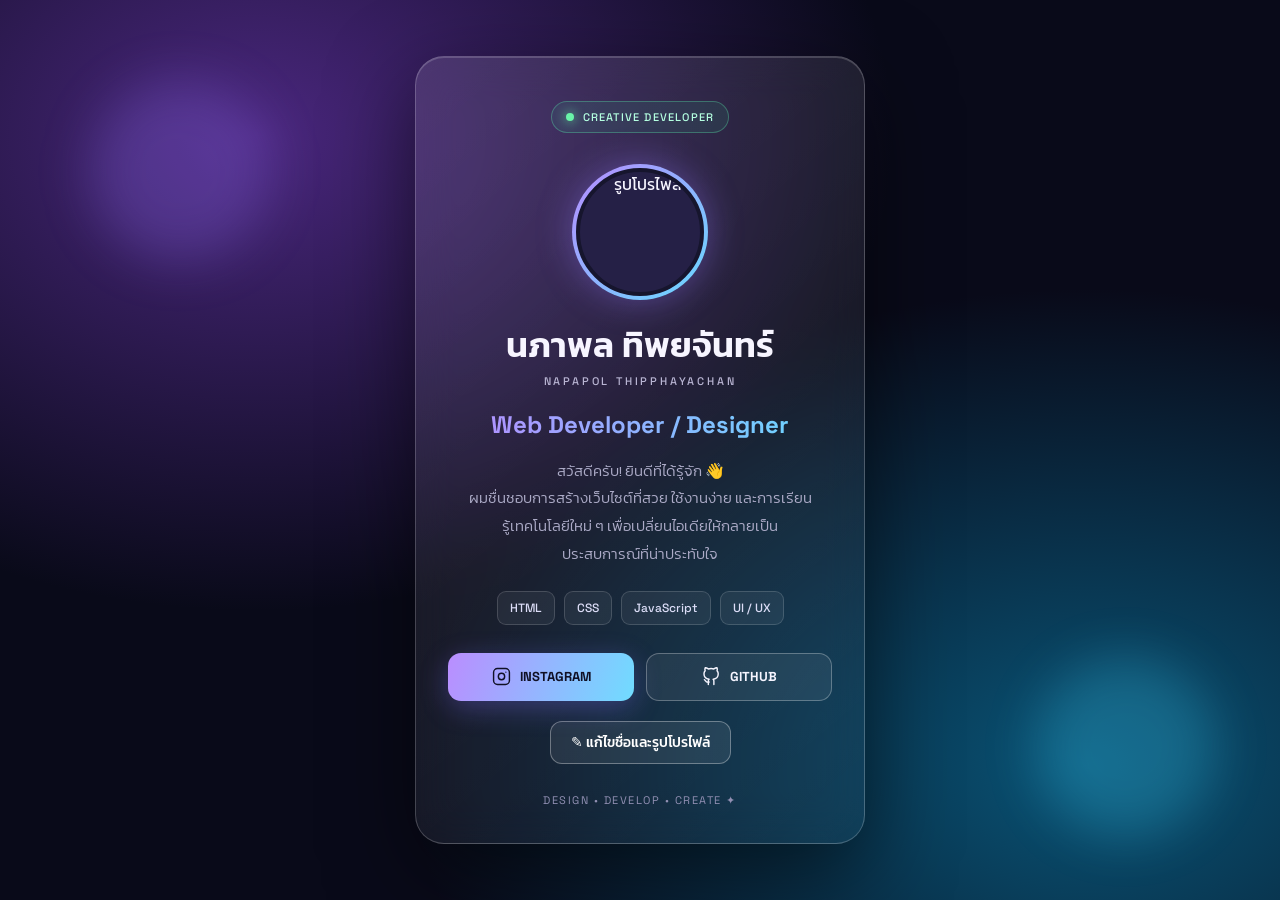
==== index.html @ f6133cb5 "Add rainbow mouse trail animation" ====
<!DOCTYPE html>
<html lang="th">
<head>
<meta charset="UTF-8"><meta name="viewport" content="width=device-width,initial-scale=1">
<meta name="theme-color" content="#090a19">
<title>นภาพล ทิพยจันทร์ | Creative Developer</title>
<link href="https://fonts.googleapis.com/css2?family=Kanit:wght@300;400;500;600;700&family=Space+Grotesk:wght@400;500;700&display=swap" rel="stylesheet">
<style>
:root{color-scheme:dark;--light:#f7f5ff;--muted:#acabc7;--purple:#b68cff;--cyan:#68d9ff}
*{box-sizing:border-box}
body{margin:0;min-height:100svh;display:grid;place-items:center;padding:24px;font-family:Kanit,sans-serif;color:var(--light);background:radial-gradient(ellipse at 20% 15%,#4a277e 0%,transparent 44%),radial-gradient(ellipse at 85% 85%,#095375 0%,transparent 44%),#090a19;overflow-x:hidden}
.orb{position:fixed;width:180px;height:180px;border-radius:50%;background:#9876ff3b;filter:blur(25px);left:7%;top:9%;pointer-events:none;animation:float 8s ease-in-out infinite alternate}
.orb.two{left:auto;top:auto;right:5%;bottom:7%;background:#44d8ff36;animation-delay:-3s}
.card{position:relative;width:min(100%,450px);padding:44px 32px 36px;text-align:center;border:1px solid #ffffff36;border-radius:29px;background:linear-gradient(140deg,#ffffff1c,#ffffff08);box-shadow:0 28px 85px #0008,inset 0 1px #ffffff2b;backdrop-filter:blur(20px);-webkit-backdrop-filter:blur(20px);animation:up .8s both}
.status{display:inline-flex;align-items:center;gap:9px;border:1px solid #61ffb64d;border-radius:40px;padding:8px 14px;background:#2cff9c13;color:#b4ffe0;font:500 11px 'Space Grotesk',sans-serif;letter-spacing:1.2px}
.status::before{content:"";width:8px;height:8px;border-radius:50%;background:#69f3a8;box-shadow:0 0 12px #69f3a8}
.avatar{cursor:pointer;width:136px;height:136px;margin:31px auto 21px;padding:4px;border-radius:50%;background:linear-gradient(135deg,var(--purple),var(--cyan));box-shadow:0 0 35px #977bff66}
.avatar img{display:block;width:100%;height:100%;object-fit:cover;border:4px solid #16152d;border-radius:50%;background:#252046}
h1{font-size:clamp(27px,6vw,35px);line-height:1.35;margin:0 0 5px;font-weight:600}
.name-en{font:500 11px 'Space Grotesk',sans-serif;letter-spacing:2.8px;color:#b9b5d3}
.role{font:700 clamp(18px,5vw,24px) 'Space Grotesk',sans-serif;margin:21px 0 17px;background:linear-gradient(90deg,var(--purple),var(--cyan));background-clip:text;-webkit-background-clip:text;color:transparent}
.bio{font-size:15px;font-weight:300;line-height:1.85;color:var(--muted);margin:0 auto 23px;max-width:350px}
.tags{display:flex;flex-wrap:wrap;justify-content:center;gap:9px;margin-bottom:28px}
.tags span{border:1px solid #ffffff28;border-radius:9px;padding:8px 12px;background:#ffffff0e;font:500 12px 'Space Grotesk',sans-serif;color:#dcddf7}
.actions{display:grid;grid-template-columns:1fr 1fr;gap:12px}
.btn{min-height:48px;display:flex;align-items:center;justify-content:center;gap:9px;padding:12px;border-radius:13px;text-decoration:none;font:700 13px 'Space Grotesk',sans-serif;transition:transform .25s,box-shadow .25s,background .25s}
.btn:hover{transform:translateY(-4px)}
.primary{color:#101025;background:linear-gradient(110deg,#ba8dff,#70dcff);box-shadow:0 7px 28px #846fff50}
.primary:hover{box-shadow:0 12px 32px #8679ff7d}
.secondary{color:#f6f5ff;border:1px solid #ffffff48;background:#ffffff10}
.secondary:hover{background:#ffffff24}
.btn svg{width:19px;height:19px;fill:none;stroke:currentColor;stroke-width:1.8;stroke-linecap:round;stroke-linejoin:round}
.edit-toggle{margin:20px auto 0;display:block;border:1px solid #ffffff55;border-radius:12px;padding:10px 20px;background:#ffffff14;color:#fff;font:500 14px Kanit,sans-serif;cursor:pointer;transition:background .2s}
.edit-toggle:hover{background:#ffffff2a}
.editor{display:none;text-align:left;margin-top:18px;padding:19px;border-radius:14px;background:#080b22b8;border:1px solid #ffffff24}
.editor.open{display:block}
.editor label{display:block;font-size:13px;color:#ded8ff;margin:12px 0 6px}
.editor input[type="text"],.editor input[type="file"]{width:100%;border:1px solid #ffffff44;border-radius:9px;background:#ffffff12;color:white;padding:10px;font:14px Kanit,sans-serif}
.editor input[type="file"]{font-size:12px}
.editor button{width:100%;border:0;border-radius:10px;background:linear-gradient(100deg,#b68cff,#68d9ff);padding:11px;margin-top:16px;color:#101025;font:600 14px Kanit,sans-serif;cursor:pointer}
.editor .reset{margin-top:9px;background:#ffffff16;border:1px solid #ffffff44;color:#f7f5ff}.editor .reset:hover{background:#ffffff28}
.editor .hint{font-size:11px;line-height:1.6;color:#a9a8c8;margin:10px 0 0}
footer{margin-top:29px;color:#9290b3;font:400 11px 'Space Grotesk',sans-serif;letter-spacing:1.5px}
@keyframes float{to{transform:translate(35px,-27px)}}@keyframes up{from{opacity:0;transform:translateY(25px)}to{opacity:1;transform:translateY(0)}}
@media(max-width:380px){.card{padding:35px 18px}.actions{grid-template-columns:1fr}}
@media(prefers-reduced-motion:reduce){*,*:before,*:after{animation:none!important;transition:none!important}}

/* Rainbow cursor trail: mouse/trackpad only */
@media (pointer:fine) and (prefers-reduced-motion:no-preference){
  .rainbow-dot{position:fixed;left:0;top:0;width:15px;height:15px;border-radius:50%;pointer-events:none;z-index:9999;transform:translate(-50%,-50%);background:hsl(var(--hue) 100% 65%);box-shadow:0 0 12px 3px hsl(var(--hue) 100% 65% / .65);animation:rainbow-fade .65s ease-out forwards}
  @keyframes rainbow-fade{to{opacity:0;transform:translate(-50%,-50%) scale(.15)}}
}
</style></head>
<body>
<div class="orb" aria-hidden="true"></div><div class="orb two" aria-hidden="true"></div>
<main class="card">
<div class="status">CREATIVE DEVELOPER</div>
<div class="avatar" id="avatarPicker" role="button" tabindex="0" aria-label="กดเพื่อเปลี่ยนรูปโปรไฟล์"><img id="profilePhoto" src="https://github.com/tnphaphl-eng.png" alt="รูปโปรไฟล์" onerror="this.onerror=null;this.src='https://api.dicebear.com/9.x/initials/svg?seed=Napapol&backgroundColor=252046&textColor=b68cff'"></div>
<h1 id="profileName">นภาพล ทิพยจันทร์</h1>
<div class="name-en">NAPAPOL THIPPHAYACHAN</div>
<div class="role">Web Developer / Designer</div>
<p class="bio">สวัสดีครับ! ยินดีที่ได้รู้จัก 👋<br>ผมชื่นชอบการสร้างเว็บไซต์ที่สวย ใช้งานง่าย และการเรียนรู้เทคโนโลยีใหม่ ๆ เพื่อเปลี่ยนไอเดียให้กลายเป็นประสบการณ์ที่น่าประทับใจ</p>
<div class="tags"><span>HTML</span><span>CSS</span><span>JavaScript</span><span>UI / UX</span></div>
<div class="actions">
<a class="btn primary" href="https://www.instagram.com/napapol_69/" target="_blank" rel="noopener noreferrer"><svg viewBox="0 0 24 24" aria-hidden="true"><rect x="2" y="2" width="20" height="20" rx="5"/><circle cx="12" cy="12" r="4"/><circle cx="17.5" cy="6.5" r=".8" fill="currentColor" stroke="none"/></svg>INSTAGRAM</a>
<a class="btn secondary" href="https://github.com/tnphaphl-eng" target="_blank" rel="noopener noreferrer"><svg viewBox="0 0 24 24" aria-hidden="true"><path d="M9 19c-4.5 1.4-4.5-2.5-6-3m12 6v-3.87a3.37 3.37 0 0 0-.94-2.61c3.14-.35 6.44-1.54 6.44-7A5.44 5.44 0 0 0 19 4.77 5.07 5.07 0 0 0 18.91 1S17.73.65 15 2.48a13.38 13.38 0 0 0-7 0C5.27.65 4.09 1 4.09 1A5.07 5.07 0 0 0 4 4.77a5.44 5.44 0 0 0-1.5 3.78c0 5.42 3.3 6.61 6.44 7A3.37 3.37 0 0 0 8 18.13V22"/></svg>GITHUB</a>
</div>
<button class="edit-toggle" type="button" id="editToggle" aria-expanded="false" aria-controls="profileEditor">✎ แก้ไขชื่อและรูปโปรไฟล์</button>
<form class="editor" id="profileEditor">
<label for="nameInput">ชื่อที่ต้องการแสดง</label>
<input id="nameInput" type="text" maxlength="70" required placeholder="ใส่ชื่อของคุณ">
<label for="photoInput">เลือกรูปโปรไฟล์ (JPG, PNG หรือ WebP)</label>
<input id="photoInput" type="file" accept="image/jpeg,image/png,image/webp">
<button type="submit">บันทึกการเปลี่ยนแปลง</button>
<button class="reset" type="button" id="resetProfile">คืนค่าโปรไฟล์เดิม</button>
<p class="hint" id="saveHint">ข้อมูลจะบันทึกในเบราว์เซอร์บนอุปกรณ์นี้เท่านั้น ไม่เปลี่ยนข้อมูลบน GitHub หรืออุปกรณ์ของผู้เข้าชมคนอื่น</p>
</form>
<footer>DESIGN • DEVELOP • CREATE ✦</footer>
</main>
<script>
(function(){
 const key='neon-profile-v1';
 const nameEl=document.getElementById('profileName');
 const photoEl=document.getElementById('profilePhoto');
 const nameInput=document.getElementById('nameInput');
 const photoInput=document.getElementById('photoInput');
 const editor=document.getElementById('profileEditor');
 const toggle=document.getElementById('editToggle');
 const hint=document.getElementById('saveHint');
 const avatarPicker=document.getElementById('avatarPicker');
 const resetButton=document.getElementById('resetProfile');
 const defaultPhoto='https://github.com/tnphaphl-eng.png';
 let state={name:'นภาพล ทิพยจันทร์',photo:''};
 try {const saved=JSON.parse(localStorage.getItem(key)||'null');if(saved && typeof saved.name==='string'){state={name:saved.name,photo:typeof saved.photo==='string'?saved.photo:''}}}catch(e){}
 function render(){nameEl.textContent=state.name;nameInput.value=state.name;photoEl.src=state.photo||defaultPhoto}
 avatarPicker.addEventListener('click',()=>{editor.classList.add('open');toggle.setAttribute('aria-expanded','true');photoInput.click()});
 avatarPicker.addEventListener('keydown',e=>{if(e.key==='Enter'||e.key===' '){e.preventDefault();avatarPicker.click()}});
 photoInput.addEventListener('change',async()=>{const file=photoInput.files[0];if(!file)return;if(!['image/jpeg','image/png','image/webp'].includes(file.type)){hint.textContent='กรุณาเลือกรูป JPG, PNG หรือ WebP';photoInput.value='';return}try{const data=await shrink(file);photoEl.src=data;hint.textContent='ตัวอย่างรูปใหม่ — กดบันทึกการเปลี่ยนแปลงเพื่อยืนยัน'}catch(e){hint.textContent='ไม่สามารถเปิดรูปนี้ได้ กรุณาเลือกรูปใหม่'}});
 resetButton.addEventListener('click',()=>{try{localStorage.removeItem(key);state={name:'นภาพล ทิพยจันทร์',photo:''};photoInput.value='';render();hint.textContent='✓ คืนค่าโปรไฟล์เดิมบนเบราว์เซอร์นี้แล้ว'}catch(e){hint.textContent='ไม่สามารถคืนค่าได้'}});
 render();
 toggle.addEventListener('click',()=>{const open=editor.classList.toggle('open');toggle.setAttribute('aria-expanded',String(open));if(open)nameInput.focus()});
 function shrink(file){return new Promise((resolve,reject)=>{const reader=new FileReader();reader.onerror=()=>reject(new Error('อ่านรูปไม่สำเร็จ'));reader.onload=()=>{const img=new Image();img.onerror=()=>reject(new Error('ไฟล์รูปไม่ถูกต้อง'));img.onload=()=>{const side=320;const canvas=document.createElement('canvas');canvas.width=side;canvas.height=side;const ctx=canvas.getContext('2d');const size=Math.min(img.width,img.height);ctx.drawImage(img,(img.width-size)/2,(img.height-size)/2,size,size,0,0,side,side);resolve(canvas.toDataURL('image/jpeg',.8))};img.src=reader.result};reader.readAsDataURL(file)})}
 editor.addEventListener('submit',async event=>{
 event.preventDefault();
 const name=nameInput.value.trim();if(!name)return;
 let photo=state.photo;
 const file=photoInput.files[0];
 if(file){if(!['image/jpeg','image/png','image/webp'].includes(file.type)){hint.textContent='กรุณาเลือกรูป JPG, PNG หรือ WebP';return}try{photo=await shrink(file)}catch(e){hint.textContent='ไม่สามารถอ่านรูปได้ กรุณาลองอีกครั้ง';return}}
 try{localStorage.setItem(key,JSON.stringify({name,photo}));state={name,photo};render();hint.textContent='✓ บันทึกเรียบร้อยบนเบราว์เซอร์นี้ (ยังไม่เปลี่ยนข้อมูลสาธารณะบน GitHub)';editor.classList.remove('open');toggle.setAttribute('aria-expanded','false');photoInput.value=''}
 catch(e){hint.textContent='บันทึกไม่สำเร็จ พื้นที่จัดเก็บของเบราว์เซอร์อาจเต็ม'}
 });
})();

/* Tiny rainbow particles follow pointer movement, without blocking clicks. */
if(window.matchMedia('(pointer:fine) and (prefers-reduced-motion:no-preference)').matches){
  let last=0,hue=0;
  document.addEventListener('pointermove',event=>{
    if(event.pointerType!=='mouse' && event.pointerType!=='pen')return;
    const now=performance.now();
    if(now-last<25)return;
    last=now;hue=(hue+13)%360;
    const dot=document.createElement('span');
    dot.className='rainbow-dot';
    dot.style.left=event.clientX+'px';
    dot.style.top=event.clientY+'px';
    dot.style.setProperty('--hue',hue);
    document.body.appendChild(dot);
    dot.addEventListener('animationend',()=>dot.remove(),{once:true});
  },{passive:true});
}
</script></body></html>
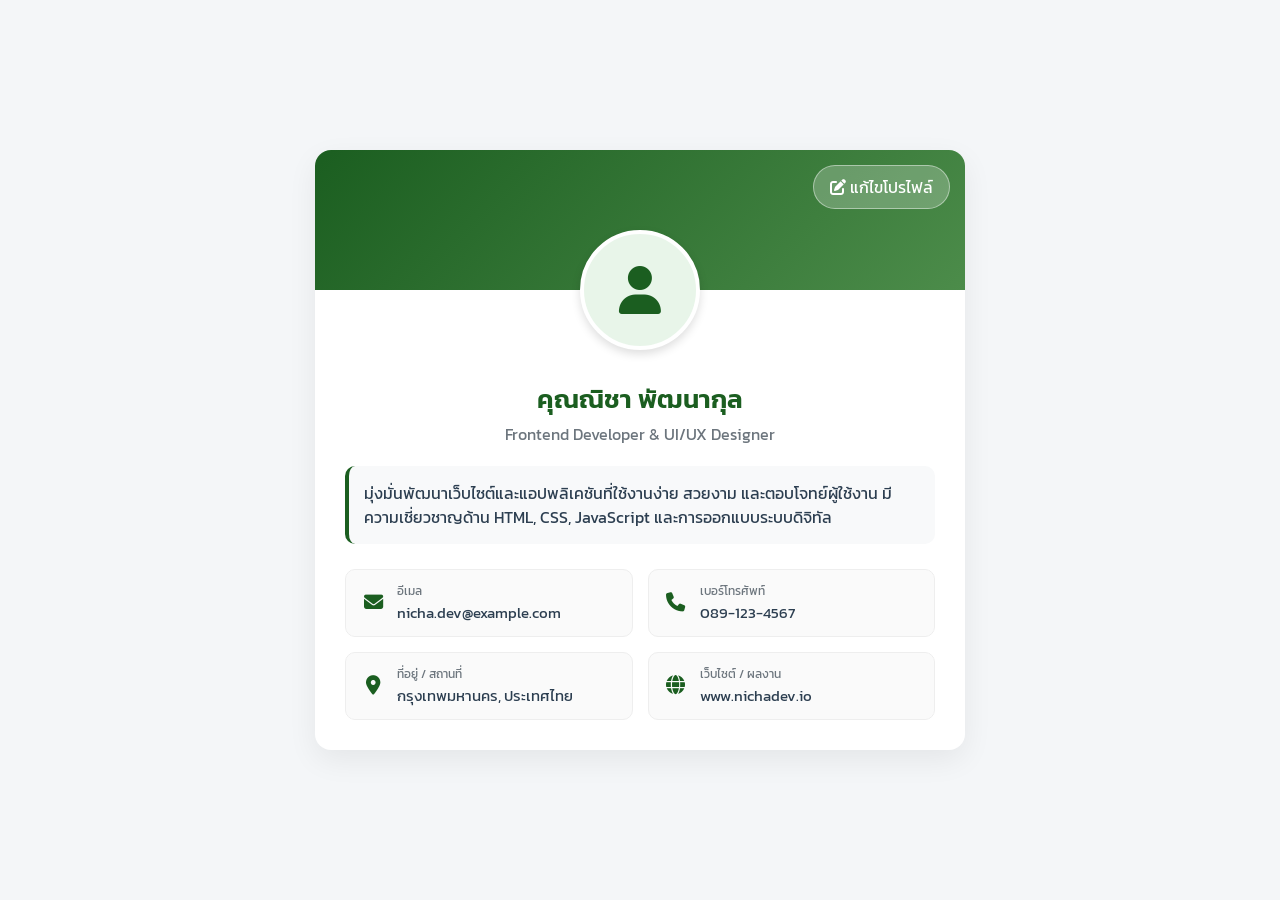
==== commit 01a390f9: "Use new editable profile card homepage" ====
--- a/index.html
+++ b/index.html
@@ -1,131 +1,26 @@
 <!DOCTYPE html>
 <html lang="th">
 <head>
-<meta charset="UTF-8"><meta name="viewport" content="width=device-width,initial-scale=1">
-<meta name="theme-color" content="#090a19">
-<title>นภาพล ทิพยจันทร์ | Creative Developer</title>
-<link href="https://fonts.googleapis.com/css2?family=Kanit:wght@300;400;500;600;700&family=Space+Grotesk:wght@400;500;700&display=swap" rel="stylesheet">
-<style>
-:root{color-scheme:dark;--light:#f7f5ff;--muted:#acabc7;--purple:#b68cff;--cyan:#68d9ff}
-*{box-sizing:border-box}
-body{margin:0;min-height:100svh;display:grid;place-items:center;padding:24px;font-family:Kanit,sans-serif;color:var(--light);background:radial-gradient(ellipse at 20% 15%,#4a277e 0%,transparent 44%),radial-gradient(ellipse at 85% 85%,#095375 0%,transparent 44%),#090a19;overflow-x:hidden}
-.orb{position:fixed;width:180px;height:180px;border-radius:50%;background:#9876ff3b;filter:blur(25px);left:7%;top:9%;pointer-events:none;animation:float 8s ease-in-out infinite alternate}
-.orb.two{left:auto;top:auto;right:5%;bottom:7%;background:#44d8ff36;animation-delay:-3s}
-.card{position:relative;width:min(100%,450px);padding:44px 32px 36px;text-align:center;border:1px solid #ffffff36;border-radius:29px;background:linear-gradient(140deg,#ffffff1c,#ffffff08);box-shadow:0 28px 85px #0008,inset 0 1px #ffffff2b;backdrop-filter:blur(20px);-webkit-backdrop-filter:blur(20px);animation:up .8s both}
-.status{display:inline-flex;align-items:center;gap:9px;border:1px solid #61ffb64d;border-radius:40px;padding:8px 14px;background:#2cff9c13;color:#b4ffe0;font:500 11px 'Space Grotesk',sans-serif;letter-spacing:1.2px}
-.status::before{content:"";width:8px;height:8px;border-radius:50%;background:#69f3a8;box-shadow:0 0 12px #69f3a8}
-.avatar{cursor:pointer;width:136px;height:136px;margin:31px auto 21px;padding:4px;border-radius:50%;background:linear-gradient(135deg,var(--purple),var(--cyan));box-shadow:0 0 35px #977bff66}
-.avatar img{display:block;width:100%;height:100%;object-fit:cover;border:4px solid #16152d;border-radius:50%;background:#252046}
-h1{font-size:clamp(27px,6vw,35px);line-height:1.35;margin:0 0 5px;font-weight:600}
-.name-en{font:500 11px 'Space Grotesk',sans-serif;letter-spacing:2.8px;color:#b9b5d3}
-.role{font:700 clamp(18px,5vw,24px) 'Space Grotesk',sans-serif;margin:21px 0 17px;background:linear-gradient(90deg,var(--purple),var(--cyan));background-clip:text;-webkit-background-clip:text;color:transparent}
-.bio{font-size:15px;font-weight:300;line-height:1.85;color:var(--muted);margin:0 auto 23px;max-width:350px}
-.tags{display:flex;flex-wrap:wrap;justify-content:center;gap:9px;margin-bottom:28px}
-.tags span{border:1px solid #ffffff28;border-radius:9px;padding:8px 12px;background:#ffffff0e;font:500 12px 'Space Grotesk',sans-serif;color:#dcddf7}
-.actions{display:grid;grid-template-columns:1fr 1fr;gap:12px}
-.btn{min-height:48px;display:flex;align-items:center;justify-content:center;gap:9px;padding:12px;border-radius:13px;text-decoration:none;font:700 13px 'Space Grotesk',sans-serif;transition:transform .25s,box-shadow .25s,background .25s}
-.btn:hover{transform:translateY(-4px)}
-.primary{color:#101025;background:linear-gradient(110deg,#ba8dff,#70dcff);box-shadow:0 7px 28px #846fff50}
-.primary:hover{box-shadow:0 12px 32px #8679ff7d}
-.secondary{color:#f6f5ff;border:1px solid #ffffff48;background:#ffffff10}
-.secondary:hover{background:#ffffff24}
-.btn svg{width:19px;height:19px;fill:none;stroke:currentColor;stroke-width:1.8;stroke-linecap:round;stroke-linejoin:round}
-.edit-toggle{margin:20px auto 0;display:block;border:1px solid #ffffff55;border-radius:12px;padding:10px 20px;background:#ffffff14;color:#fff;font:500 14px Kanit,sans-serif;cursor:pointer;transition:background .2s}
-.edit-toggle:hover{background:#ffffff2a}
-.editor{display:none;text-align:left;margin-top:18px;padding:19px;border-radius:14px;background:#080b22b8;border:1px solid #ffffff24}
-.editor.open{display:block}
-.editor label{display:block;font-size:13px;color:#ded8ff;margin:12px 0 6px}
-.editor input[type="text"],.editor input[type="file"]{width:100%;border:1px solid #ffffff44;border-radius:9px;background:#ffffff12;color:white;padding:10px;font:14px Kanit,sans-serif}
-.editor input[type="file"]{font-size:12px}
-.editor button{width:100%;border:0;border-radius:10px;background:linear-gradient(100deg,#b68cff,#68d9ff);padding:11px;margin-top:16px;color:#101025;font:600 14px Kanit,sans-serif;cursor:pointer}
-.editor .reset{margin-top:9px;background:#ffffff16;border:1px solid #ffffff44;color:#f7f5ff}.editor .reset:hover{background:#ffffff28}
-.editor .hint{font-size:11px;line-height:1.6;color:#a9a8c8;margin:10px 0 0}
-footer{margin-top:29px;color:#9290b3;font:400 11px 'Space Grotesk',sans-serif;letter-spacing:1.5px}
-@keyframes float{to{transform:translate(35px,-27px)}}@keyframes up{from{opacity:0;transform:translateY(25px)}to{opacity:1;transform:translateY(0)}}
-@media(max-width:380px){.card{padding:35px 18px}.actions{grid-template-columns:1fr}}
-@media(prefers-reduced-motion:reduce){*,*:before,*:after{animation:none!important;transition:none!important}}
-
-/* Rainbow cursor trail: mouse/trackpad only */
-@media (pointer:fine) and (prefers-reduced-motion:no-preference){
-  .rainbow-dot{position:fixed;left:0;top:0;width:15px;height:15px;border-radius:50%;pointer-events:none;z-index:9999;transform:translate(-50%,-50%);background:hsl(var(--hue) 100% 65%);box-shadow:0 0 12px 3px hsl(var(--hue) 100% 65% / .65);animation:rainbow-fade .65s ease-out forwards}
-  @keyframes rainbow-fade{to{opacity:0;transform:translate(-50%,-50%) scale(.15)}}
-}
-</style></head>
+<meta charset="UTF-8"><meta name="viewport" content="width=device-width, initial-scale=1">
+<meta name="theme-color" content="#1b5e20">
+<title>โปรไฟล์ของฉัน - Profile Card</title>
+<link href="https://fonts.googleapis.com/css2?family=Kanit:wght@300;400;500;600&display=swap" rel="stylesheet">
+<link href="https://cdnjs.cloudflare.com/ajax/libs/font-awesome/6.4.0/css/all.min.css" rel="stylesheet">
+<link rel="stylesheet" href="style.css">
+</head>
 <body>
-<div class="orb" aria-hidden="true"></div><div class="orb two" aria-hidden="true"></div>
-<main class="card">
-<div class="status">CREATIVE DEVELOPER</div>
-<div class="avatar" id="avatarPicker" role="button" tabindex="0" aria-label="กดเพื่อเปลี่ยนรูปโปรไฟล์"><img id="profilePhoto" src="https://github.com/tnphaphl-eng.png" alt="รูปโปรไฟล์" onerror="this.onerror=null;this.src='https://api.dicebear.com/9.x/initials/svg?seed=Napapol&backgroundColor=252046&textColor=b68cff'"></div>
-<h1 id="profileName">นภาพล ทิพยจันทร์</h1>
-<div class="name-en">NAPAPOL THIPPHAYACHAN</div>
-<div class="role">Web Developer / Designer</div>
-<p class="bio">สวัสดีครับ! ยินดีที่ได้รู้จัก 👋<br>ผมชื่นชอบการสร้างเว็บไซต์ที่สวย ใช้งานง่าย และการเรียนรู้เทคโนโลยีใหม่ ๆ เพื่อเปลี่ยนไอเดียให้กลายเป็นประสบการณ์ที่น่าประทับใจ</p>
-<div class="tags"><span>HTML</span><span>CSS</span><span>JavaScript</span><span>UI / UX</span></div>
-<div class="actions">
-<a class="btn primary" href="https://www.instagram.com/napapol_69/" target="_blank" rel="noopener noreferrer"><svg viewBox="0 0 24 24" aria-hidden="true"><rect x="2" y="2" width="20" height="20" rx="5"/><circle cx="12" cy="12" r="4"/><circle cx="17.5" cy="6.5" r=".8" fill="currentColor" stroke="none"/></svg>INSTAGRAM</a>
-<a class="btn secondary" href="https://github.com/tnphaphl-eng" target="_blank" rel="noopener noreferrer"><svg viewBox="0 0 24 24" aria-hidden="true"><path d="M9 19c-4.5 1.4-4.5-2.5-6-3m12 6v-3.87a3.37 3.37 0 0 0-.94-2.61c3.14-.35 6.44-1.54 6.44-7A5.44 5.44 0 0 0 19 4.77 5.07 5.07 0 0 0 18.91 1S17.73.65 15 2.48a13.38 13.38 0 0 0-7 0C5.27.65 4.09 1 4.09 1A5.07 5.07 0 0 0 4 4.77a5.44 5.44 0 0 0-1.5 3.78c0 5.42 3.3 6.61 6.44 7A3.37 3.37 0 0 0 8 18.13V22"/></svg>GITHUB</a>
+<main class="profile-card">
+<header class="card-header"><button type="button" class="btn-edit" id="toggleEditBtn" onclick="toggleEdit()"><i class="fa-solid fa-pen-to-square"></i> แก้ไขโปรไฟล์</button></header>
+<div class="avatar-container"><div class="avatar-fallback" aria-label="รูปโปรไฟล์สำรอง"><i class="fa-solid fa-user"></i></div></div>
+<section class="card-body">
+<h1 class="profile-name editable" id="userName" contenteditable="false">คุณณิชา พัฒนากุล</h1>
+<p class="profile-role editable" id="userRole" contenteditable="false">Frontend Developer &amp; UI/UX Designer</p>
+<div class="profile-bio editable" id="userBio" contenteditable="false">มุ่งมั่นพัฒนาเว็บไซต์และแอปพลิเคชันที่ใช้งานง่าย สวยงาม และตอบโจทย์ผู้ใช้งาน มีความเชี่ยวชาญด้าน HTML, CSS, JavaScript และการออกแบบระบบดิจิทัล</div>
+<div class="info-grid">
+<div class="info-item"><i class="fa-solid fa-envelope"></i><div><span class="info-label">อีเมล</span><span class="info-value editable" id="userEmail" contenteditable="false">nicha.dev@example.com</span></div></div>
+<div class="info-item"><i class="fa-solid fa-phone"></i><div><span class="info-label">เบอร์โทรศัพท์</span><span class="info-value editable" id="userPhone" contenteditable="false">089-123-4567</span></div></div>
+<div class="info-item"><i class="fa-solid fa-location-dot"></i><div><span class="info-label">ที่อยู่ / สถานที่</span><span class="info-value editable" id="userLocation" contenteditable="false">กรุงเทพมหานคร, ประเทศไทย</span></div></div>
+<div class="info-item"><i class="fa-solid fa-globe"></i><div><span class="info-label">เว็บไซต์ / ผลงาน</span><span class="info-value editable" id="userWebsite" contenteditable="false">www.nichadev.io</span></div></div>
 </div>
-<button class="edit-toggle" type="button" id="editToggle" aria-expanded="false" aria-controls="profileEditor">✎ แก้ไขชื่อและรูปโปรไฟล์</button>
-<form class="editor" id="profileEditor">
-<label for="nameInput">ชื่อที่ต้องการแสดง</label>
-<input id="nameInput" type="text" maxlength="70" required placeholder="ใส่ชื่อของคุณ">
-<label for="photoInput">เลือกรูปโปรไฟล์ (JPG, PNG หรือ WebP)</label>
-<input id="photoInput" type="file" accept="image/jpeg,image/png,image/webp">
-<button type="submit">บันทึกการเปลี่ยนแปลง</button>
-<button class="reset" type="button" id="resetProfile">คืนค่าโปรไฟล์เดิม</button>
-<p class="hint" id="saveHint">ข้อมูลจะบันทึกในเบราว์เซอร์บนอุปกรณ์นี้เท่านั้น ไม่เปลี่ยนข้อมูลบน GitHub หรืออุปกรณ์ของผู้เข้าชมคนอื่น</p>
-</form>
-<footer>DESIGN • DEVELOP • CREATE ✦</footer>
-</main>
-<script>
-(function(){
- const key='neon-profile-v1';
- const nameEl=document.getElementById('profileName');
- const photoEl=document.getElementById('profilePhoto');
- const nameInput=document.getElementById('nameInput');
- const photoInput=document.getElementById('photoInput');
- const editor=document.getElementById('profileEditor');
- const toggle=document.getElementById('editToggle');
- const hint=document.getElementById('saveHint');
- const avatarPicker=document.getElementById('avatarPicker');
- const resetButton=document.getElementById('resetProfile');
- const defaultPhoto='https://github.com/tnphaphl-eng.png';
- let state={name:'นภาพล ทิพยจันทร์',photo:''};
- try {const saved=JSON.parse(localStorage.getItem(key)||'null');if(saved && typeof saved.name==='string'){state={name:saved.name,photo:typeof saved.photo==='string'?saved.photo:''}}}catch(e){}
- function render(){nameEl.textContent=state.name;nameInput.value=state.name;photoEl.src=state.photo||defaultPhoto}
- avatarPicker.addEventListener('click',()=>{editor.classList.add('open');toggle.setAttribute('aria-expanded','true');photoInput.click()});
- avatarPicker.addEventListener('keydown',e=>{if(e.key==='Enter'||e.key===' '){e.preventDefault();avatarPicker.click()}});
- photoInput.addEventListener('change',async()=>{const file=photoInput.files[0];if(!file)return;if(!['image/jpeg','image/png','image/webp'].includes(file.type)){hint.textContent='กรุณาเลือกรูป JPG, PNG หรือ WebP';photoInput.value='';return}try{const data=await shrink(file);photoEl.src=data;hint.textContent='ตัวอย่างรูปใหม่ — กดบันทึกการเปลี่ยนแปลงเพื่อยืนยัน'}catch(e){hint.textContent='ไม่สามารถเปิดรูปนี้ได้ กรุณาเลือกรูปใหม่'}});
- resetButton.addEventListener('click',()=>{try{localStorage.removeItem(key);state={name:'นภาพล ทิพยจันทร์',photo:''};photoInput.value='';render();hint.textContent='✓ คืนค่าโปรไฟล์เดิมบนเบราว์เซอร์นี้แล้ว'}catch(e){hint.textContent='ไม่สามารถคืนค่าได้'}});
- render();
- toggle.addEventListener('click',()=>{const open=editor.classList.toggle('open');toggle.setAttribute('aria-expanded',String(open));if(open)nameInput.focus()});
- function shrink(file){return new Promise((resolve,reject)=>{const reader=new FileReader();reader.onerror=()=>reject(new Error('อ่านรูปไม่สำเร็จ'));reader.onload=()=>{const img=new Image();img.onerror=()=>reject(new Error('ไฟล์รูปไม่ถูกต้อง'));img.onload=()=>{const side=320;const canvas=document.createElement('canvas');canvas.width=side;canvas.height=side;const ctx=canvas.getContext('2d');const size=Math.min(img.width,img.height);ctx.drawImage(img,(img.width-size)/2,(img.height-size)/2,size,size,0,0,side,side);resolve(canvas.toDataURL('image/jpeg',.8))};img.src=reader.result};reader.readAsDataURL(file)})}
- editor.addEventListener('submit',async event=>{
- event.preventDefault();
- const name=nameInput.value.trim();if(!name)return;
- let photo=state.photo;
- const file=photoInput.files[0];
- if(file){if(!['image/jpeg','image/png','image/webp'].includes(file.type)){hint.textContent='กรุณาเลือกรูป JPG, PNG หรือ WebP';return}try{photo=await shrink(file)}catch(e){hint.textContent='ไม่สามารถอ่านรูปได้ กรุณาลองอีกครั้ง';return}}
- try{localStorage.setItem(key,JSON.stringify({name,photo}));state={name,photo};render();hint.textContent='✓ บันทึกเรียบร้อยบนเบราว์เซอร์นี้ (ยังไม่เปลี่ยนข้อมูลสาธารณะบน GitHub)';editor.classList.remove('open');toggle.setAttribute('aria-expanded','false');photoInput.value=''}
- catch(e){hint.textContent='บันทึกไม่สำเร็จ พื้นที่จัดเก็บของเบราว์เซอร์อาจเต็ม'}
- });
-})();
-
-/* Tiny rainbow particles follow pointer movement, without blocking clicks. */
-if(window.matchMedia('(pointer:fine) and (prefers-reduced-motion:no-preference)').matches){
-  let last=0,hue=0;
-  document.addEventListener('pointermove',event=>{
-    if(event.pointerType!=='mouse' && event.pointerType!=='pen')return;
-    const now=performance.now();
-    if(now-last<25)return;
-    last=now;hue=(hue+13)%360;
-    const dot=document.createElement('span');
-    dot.className='rainbow-dot';
-    dot.style.left=event.clientX+'px';
-    dot.style.top=event.clientY+'px';
-    dot.style.setProperty('--hue',hue);
-    document.body.appendChild(dot);
-    dot.addEventListener('animationend',()=>dot.remove(),{once:true});
-  },{passive:true});
-}
-</script></body></html>
+<div class="save-bar"><button type="button" class="btn-save" onclick="saveData()"><i class="fa-solid fa-check"></i> บันทึกข้อมูล</button><button type="button" class="btn-cancel" onclick="cancelEdit()"><i class="fa-solid fa-xmark"></i> ยกเลิก</button></div>
+</section></main><script src="script.js"></script></body></html>
--- a/style.css
+++ b/style.css
@@ -0,0 +1 @@
+:root{--green:#1b5e20;--light:#4c8c4a;--muted:#6c757d}*{box-sizing:border-box}body{margin:0;min-height:100vh;padding:20px;display:grid;place-items:center;background:#f4f6f8;color:#2c3e50;font-family:Kanit,sans-serif}.profile-card{width:min(100%,650px);background:white;border-radius:16px;overflow:hidden;box-shadow:0 10px 30px #0001}.card-header{height:140px;background:linear-gradient(135deg,var(--green),var(--light));position:relative}.btn-edit{position:absolute;right:15px;top:15px;background:#ffffff3b;color:white;border:1px solid #ffffff70;border-radius:22px;padding:9px 16px;cursor:pointer;font:inherit}.btn-edit:hover{background:white;color:var(--green)}.avatar-container{width:120px;height:120px;border-radius:50%;margin:-60px auto 10px;position:relative;background:#e8f5e9;border:4px solid white;box-shadow:0 4px 10px #0002;overflow:hidden}.avatar-img{width:100%;height:100%;object-fit:cover}.avatar-fallback{height:100%;display:grid;place-items:center;color:var(--green);font-size:48px;font-weight:600}.card-body{padding:20px 30px 30px;text-align:center}.profile-name{font-size:1.6rem;color:var(--green);font-weight:600;margin:0 0 4px}.profile-role{color:var(--muted);margin:0 0 20px}.profile-bio{background:#f8f9fa;border-left:4px solid var(--green);padding:15px;border-radius:10px;margin-bottom:25px;text-align:left;white-space:pre-wrap}.info-grid{display:grid;grid-template-columns:repeat(auto-fit,minmax(240px,1fr));gap:15px;text-align:left}.info-item{display:flex;align-items:center;gap:12px;padding:12px 15px;background:#fafafa;border:1px solid #eee;border-radius:10px;min-width:0}.info-item i{color:var(--green);width:24px;font-size:1.2rem;text-align:center}.info-item div{min-width:0}.info-label{display:block;color:var(--muted);font-size:.75rem}.info-value{font-size:.95rem;overflow-wrap:anywhere}.editable{outline:none}body.is-editing .editable{background:#eef7ee!important;outline:1px dashed var(--green);border-radius:4px;padding:3px 6px}.save-bar{display:none;gap:10px;justify-content:center;margin-top:25px}body.is-editing .save-bar{display:flex}.btn-save,.btn-cancel{border:0;border-radius:8px;padding:10px 24px;cursor:pointer;font:inherit}.btn-save{background:var(--green);color:white}.btn-cancel{background:#e0e0e0;color:#333}@media(max-width:480px){.info-grid{grid-template-columns:1fr}.card-body{padding:20px}.btn-save,.btn-cancel{padding:10px 14px}}
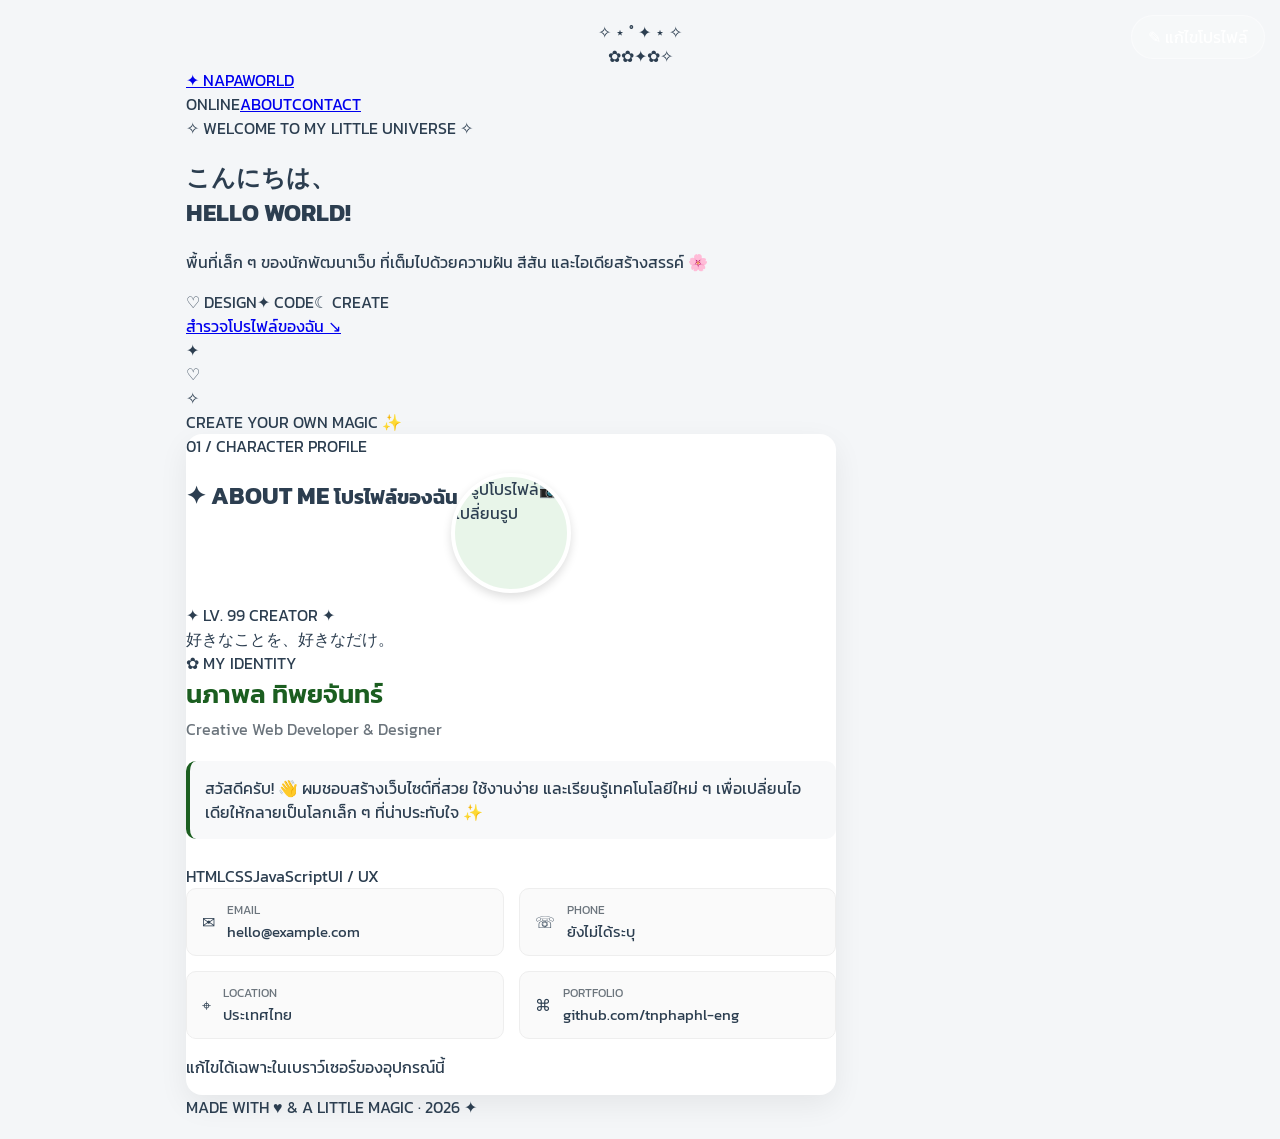
==== commit 9b4b171e: "Redesign profile as anime dream portfolio" ====
--- a/index.html
+++ b/index.html
@@ -1,26 +1,45 @@
 <!DOCTYPE html>
-<html lang="th">
-<head>
-<meta charset="UTF-8"><meta name="viewport" content="width=device-width, initial-scale=1">
-<meta name="theme-color" content="#1b5e20">
-<title>โปรไฟล์ของฉัน - Profile Card</title>
-<link href="https://fonts.googleapis.com/css2?family=Kanit:wght@300;400;500;600&display=swap" rel="stylesheet">
-<link href="https://cdnjs.cloudflare.com/ajax/libs/font-awesome/6.4.0/css/all.min.css" rel="stylesheet">
+<html lang="th"><head>
+<meta charset="UTF-8"><meta name="viewport" content="width=device-width,initial-scale=1">
+<meta name="theme-color" content="#1a1338">
+<meta name="description" content="Anime-inspired creative developer portfolio">
+<title>Napapol • Anime Dream Portfolio</title>
+<link rel="preconnect" href="https://fonts.googleapis.com">
+<link href="https://fonts.googleapis.com/css2?family=Kanit:wght@300;400;500;600;700&family=Nunito:wght@500;700;800;900&display=swap" rel="stylesheet">
 <link rel="stylesheet" href="style.css">
-</head>
-<body>
-<main class="profile-card">
-<header class="card-header"><button type="button" class="btn-edit" id="toggleEditBtn" onclick="toggleEdit()"><i class="fa-solid fa-pen-to-square"></i> แก้ไขโปรไฟล์</button></header>
-<div class="avatar-container"><div class="avatar-fallback" aria-label="รูปโปรไฟล์สำรอง"><i class="fa-solid fa-user"></i></div></div>
-<section class="card-body">
-<h1 class="profile-name editable" id="userName" contenteditable="false">คุณณิชา พัฒนากุล</h1>
-<p class="profile-role editable" id="userRole" contenteditable="false">Frontend Developer &amp; UI/UX Designer</p>
-<div class="profile-bio editable" id="userBio" contenteditable="false">มุ่งมั่นพัฒนาเว็บไซต์และแอปพลิเคชันที่ใช้งานง่าย สวยงาม และตอบโจทย์ผู้ใช้งาน มีความเชี่ยวชาญด้าน HTML, CSS, JavaScript และการออกแบบระบบดิจิทัล</div>
-<div class="info-grid">
-<div class="info-item"><i class="fa-solid fa-envelope"></i><div><span class="info-label">อีเมล</span><span class="info-value editable" id="userEmail" contenteditable="false">nicha.dev@example.com</span></div></div>
-<div class="info-item"><i class="fa-solid fa-phone"></i><div><span class="info-label">เบอร์โทรศัพท์</span><span class="info-value editable" id="userPhone" contenteditable="false">089-123-4567</span></div></div>
-<div class="info-item"><i class="fa-solid fa-location-dot"></i><div><span class="info-label">ที่อยู่ / สถานที่</span><span class="info-value editable" id="userLocation" contenteditable="false">กรุงเทพมหานคร, ประเทศไทย</span></div></div>
-<div class="info-item"><i class="fa-solid fa-globe"></i><div><span class="info-label">เว็บไซต์ / ผลงาน</span><span class="info-value editable" id="userWebsite" contenteditable="false">www.nichadev.io</span></div></div>
+</head><body>
+<div class="sky" aria-hidden="true"><div class="moon"></div><div class="cloud cloud-one"></div><div class="cloud cloud-two"></div><div class="stars">✧ ⋆ ˚ ✦ ⋆ ✧</div></div>
+<div class="petals" aria-hidden="true"><span>✿</span><span>✿</span><span>✦</span><span>✿</span><span>✧</span></div>
+<main class="shell">
+<nav class="topbar" aria-label="เมนูหลัก"><a class="brand" href="#home">✦ NAPA<span>WORLD</span></a><div class="nav-right"><span class="online"><i></i> ONLINE</span><a href="#about">ABOUT</a><a href="#contact">CONTACT</a></div></nav>
+<section class="hero" id="home">
+<div class="hero-copy">
+<div class="eyebrow">✧ WELCOME TO MY LITTLE UNIVERSE ✧</div>
+<h2>こんにちは、<br><span>HELLO WORLD!</span></h2>
+<p class="lead">พื้นที่เล็ก ๆ ของนักพัฒนาเว็บ ที่เต็มไปด้วยความฝัน สีสัน และไอเดียสร้างสรรค์ 🌸</p>
+<div class="hero-chips"><span>♡ DESIGN</span><span>✦ CODE</span><span>☾ CREATE</span></div>
+<a class="explore" href="#about">สำรวจโปรไฟล์ของฉัน <span>↘</span></a>
 </div>
-<div class="save-bar"><button type="button" class="btn-save" onclick="saveData()"><i class="fa-solid fa-check"></i> บันทึกข้อมูล</button><button type="button" class="btn-cancel" onclick="cancelEdit()"><i class="fa-solid fa-xmark"></i> ยกเลิก</button></div>
-</section></main><script src="script.js"></script></body></html>+<div class="scene" aria-hidden="true"><div class="scene-ring"></div><div class="scene-girl"><div class="hair-back"></div><div class="face"><i class="eye left"></i><i class="eye right"></i><i class="blush b-left"></i><i class="blush b-right"></i><i class="smile"></i></div><div class="bang left"></div><div class="bang right"></div><div class="bow">✦</div><div class="body-art"></div></div><div class="float-heart">♡</div><div class="float-spark">✧</div><div class="scene-label">CREATE YOUR OWN MAGIC ✨</div></div>
+</section>
+<section class="profile-card" id="about">
+<div class="section-heading"><span>01 / CHARACTER PROFILE</span><h2>✦ ABOUT ME <small>โปรไฟล์ของฉัน</small></h2></div>
+<div class="profile-grid">
+<div class="profile-side"><div class="avatar-container" id="avatarPicker" tabindex="0" role="button" aria-label="เปลี่ยนรูปโปรไฟล์"><img id="profilePhoto" src="https://github.com/tnphaphl-eng.png" alt="รูปโปรไฟล์"><span class="camera">📷 เปลี่ยนรูป</span></div><input id="photoInput" type="file" accept="image/png,image/jpeg,image/webp" hidden><div class="level">✦ LV. 99 CREATOR ✦</div><div class="side-sub">好きなことを、好きなだけ。</div></div>
+<div class="profile-main">
+<div class="profile-head"><span class="mini-label">✿ MY IDENTITY</span><button type="button" class="btn-edit" id="toggleEditBtn" onclick="toggleEdit()">✎ แก้ไขโปรไฟล์</button></div>
+<h1 class="profile-name editable" id="userName" contenteditable="false">นภาพล ทิพยจันทร์</h1>
+<p class="profile-role editable" id="userRole" contenteditable="false">Creative Web Developer &amp; Designer</p>
+<div class="profile-bio editable" id="userBio" contenteditable="false">สวัสดีครับ! 👋 ผมชอบสร้างเว็บไซต์ที่สวย ใช้งานง่าย และเรียนรู้เทคโนโลยีใหม่ ๆ เพื่อเปลี่ยนไอเดียให้กลายเป็นโลกเล็ก ๆ ที่น่าประทับใจ ✨</div>
+<div class="skill-row"><span>HTML</span><span>CSS</span><span>JavaScript</span><span>UI / UX</span></div>
+<div class="info-grid" id="contact">
+<div class="info-item"><span class="info-icon">✉</span><div><span class="info-label">EMAIL</span><span class="info-value editable" id="userEmail" contenteditable="false">hello@example.com</span></div></div>
+<div class="info-item"><span class="info-icon">☏</span><div><span class="info-label">PHONE</span><span class="info-value editable" id="userPhone" contenteditable="false">ยังไม่ได้ระบุ</span></div></div>
+<div class="info-item"><span class="info-icon">⌖</span><div><span class="info-label">LOCATION</span><span class="info-value editable" id="userLocation" contenteditable="false">ประเทศไทย</span></div></div>
+<div class="info-item"><span class="info-icon">⌘</span><div><span class="info-label">PORTFOLIO</span><span class="info-value editable" id="userWebsite" contenteditable="false">github.com/tnphaphl-eng</span></div></div>
+</div>
+<div class="save-bar"><button type="button" class="btn-save" onclick="saveData()">♡ บันทึกข้อมูล</button><button type="button" class="btn-cancel" onclick="cancelEdit()">ยกเลิก</button></div>
+<p id="editNotice" class="edit-notice" role="status" aria-live="polite">แก้ไขได้เฉพาะในเบราว์เซอร์ของอุปกรณ์นี้</p>
+</div></div></section>
+<footer>MADE WITH <span>♥</span> & A LITTLE MAGIC · 2026 ✦</footer>
+</main><script src="script.js"></script></body></html>
--- a/style.css
+++ b/style.css
@@ -1 +1,11 @@
-:root{--green:#1b5e20;--light:#4c8c4a;--muted:#6c757d}*{box-sizing:border-box}body{margin:0;min-height:100vh;padding:20px;display:grid;place-items:center;background:#f4f6f8;color:#2c3e50;font-family:Kanit,sans-serif}.profile-card{width:min(100%,650px);background:white;border-radius:16px;overflow:hidden;box-shadow:0 10px 30px #0001}.card-header{height:140px;background:linear-gradient(135deg,var(--green),var(--light));position:relative}.btn-edit{position:absolute;right:15px;top:15px;background:#ffffff3b;color:white;border:1px solid #ffffff70;border-radius:22px;padding:9px 16px;cursor:pointer;font:inherit}.btn-edit:hover{background:white;color:var(--green)}.avatar-container{width:120px;height:120px;border-radius:50%;margin:-60px auto 10px;position:relative;background:#e8f5e9;border:4px solid white;box-shadow:0 4px 10px #0002;overflow:hidden}.avatar-img{width:100%;height:100%;object-fit:cover}.avatar-fallback{height:100%;display:grid;place-items:center;color:var(--green);font-size:48px;font-weight:600}.card-body{padding:20px 30px 30px;text-align:center}.profile-name{font-size:1.6rem;color:var(--green);font-weight:600;margin:0 0 4px}.profile-role{color:var(--muted);margin:0 0 20px}.profile-bio{background:#f8f9fa;border-left:4px solid var(--green);padding:15px;border-radius:10px;margin-bottom:25px;text-align:left;white-space:pre-wrap}.info-grid{display:grid;grid-template-columns:repeat(auto-fit,minmax(240px,1fr));gap:15px;text-align:left}.info-item{display:flex;align-items:center;gap:12px;padding:12px 15px;background:#fafafa;border:1px solid #eee;border-radius:10px;min-width:0}.info-item i{color:var(--green);width:24px;font-size:1.2rem;text-align:center}.info-item div{min-width:0}.info-label{display:block;color:var(--muted);font-size:.75rem}.info-value{font-size:.95rem;overflow-wrap:anywhere}.editable{outline:none}body.is-editing .editable{background:#eef7ee!important;outline:1px dashed var(--green);border-radius:4px;padding:3px 6px}.save-bar{display:none;gap:10px;justify-content:center;margin-top:25px}body.is-editing .save-bar{display:flex}.btn-save,.btn-cancel{border:0;border-radius:8px;padding:10px 24px;cursor:pointer;font:inherit}.btn-save{background:var(--green);color:white}.btn-cancel{background:#e0e0e0;color:#333}@media(max-width:480px){.info-grid{grid-template-columns:1fr}.card-body{padding:20px}.btn-save,.btn-cancel{padding:10px 14px}}+:root{--green:#1b5e20;--light:#4c8c4a;--muted:#6c757d}*{box-sizing:border-box}body{margin:0;min-height:100vh;padding:20px;display:grid;place-items:center;background:#f4f6f8;color:#2c3e50;font-family:Kanit,sans-serif}.profile-card{width:min(100%,650px);background:white;border-radius:16px;overflow:hidden;box-shadow:0 10px 30px #0001}.card-header{height:140px;background:linear-gradient(135deg,var(--green),var(--light));position:relative}.btn-edit{position:absolute;right:15px;top:15px;background:#ffffff3b;color:white;border:1px solid #ffffff70;border-radius:22px;padding:9px 16px;cursor:pointer;font:inherit}.btn-edit:hover{background:white;color:var(--green)}.avatar-container{width:120px;height:120px;border-radius:50%;margin:-60px auto 10px;position:relative;background:#e8f5e9;border:4px solid white;box-shadow:0 4px 10px #0002;overflow:hidden}.avatar-img{width:100%;height:100%;object-fit:cover}.avatar-fallback{height:100%;display:grid;place-items:center;color:var(--green);font-size:48px;font-weight:600}.card-body{padding:20px 30px 30px;text-align:center}.profile-name{font-size:1.6rem;color:var(--green);font-weight:600;margin:0 0 4px}.profile-role{color:var(--muted);margin:0 0 20px}.profile-bio{background:#f8f9fa;border-left:4px solid var(--green);padding:15px;border-radius:10px;margin-bottom:25px;text-align:left;white-space:pre-wrap}.info-grid{display:grid;grid-template-columns:repeat(auto-fit,minmax(240px,1fr));gap:15px;text-align:left}.info-item{display:flex;align-items:center;gap:12px;padding:12px 15px;background:#fafafa;border:1px solid #eee;border-radius:10px;min-width:0}.info-item i{color:var(--green);width:24px;font-size:1.2rem;text-align:center}.info-item div{min-width:0}.info-label{display:block;color:var(--muted);font-size:.75rem}.info-value{font-size:.95rem;overflow-wrap:anywhere}.editable{outline:none}body.is-editing .editable{background:#eef7ee!important;outline:1px dashed var(--green);border-radius:4px;padding:3px 6px}.save-bar{display:none;gap:10px;justify-content:center;margin-top:25px}body.is-editing .save-bar{display:flex}.btn-save,.btn-cancel{border:0;border-radius:8px;padding:10px 24px;cursor:pointer;font:inherit}.btn-save{background:var(--green);color:white}.btn-cancel{background:#e0e0e0;color:#333}@media(max-width:480px){.info-grid{grid-template-columns:1fr}.card-body{padding:20px}.btn-save,.btn-cancel{padding:10px 14px}}
+/* Neon 3D pointer: fallback cursor remains when JS is unavailable */
+@media(hover:hover) and (pointer:fine){
+ html.neon-ready,html.neon-ready body,html.neon-ready button,html.neon-ready a,html.neon-ready input,html.neon-ready .editable{cursor:none!important}
+}
+.neon-cursor{position:fixed;top:0;left:0;width:44px;height:52px;pointer-events:none;z-index:2147483647;opacity:0;transform:translate3d(-100px,-100px,0);transition:opacity .15s;will-change:transform}
+.neon-cursor.visible{opacity:1}
+.neon-cursor svg{width:100%;height:100%;overflow:visible;filter:drop-shadow(0 3px 3px #0007) drop-shadow(0 0 8px #9d70ffa8);transform-origin:8px 7px;transition:transform .13s}
+.neon-cursor.pressed svg{transform:scale(.83)}
+.neon-cursor.interactive:not(.pressed) svg{transform:scale(1.15)}
+@media(prefers-reduced-motion:reduce){.neon-cursor,.neon-cursor svg{transition:none!important}}
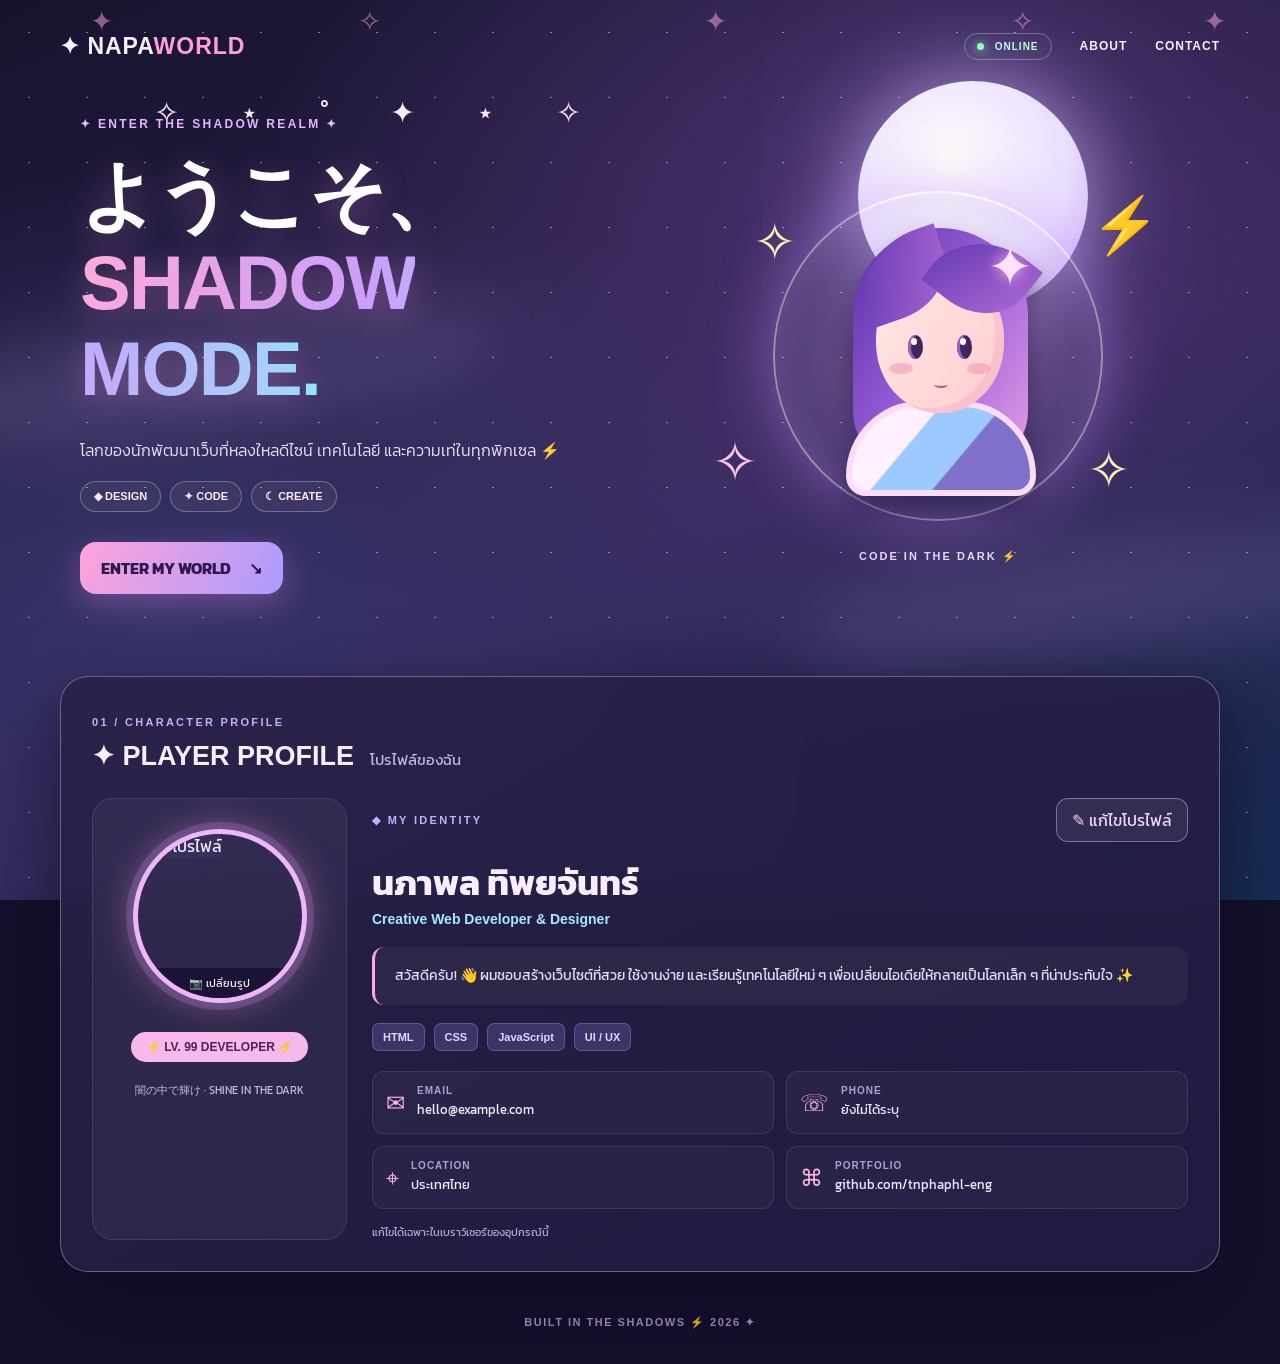
==== commit 5782eb50: "Update anime hero to dark male shadow theme" ====
--- a/index.html
+++ b/index.html
@@ -1,33 +1,33 @@
 <!DOCTYPE html>
 <html lang="th"><head>
 <meta charset="UTF-8"><meta name="viewport" content="width=device-width,initial-scale=1">
-<meta name="theme-color" content="#1a1338">
+<meta name="theme-color" content="#090711">
 <meta name="description" content="Anime-inspired creative developer portfolio">
-<title>Napapol • Anime Dream Portfolio</title>
+<title>Napapol • Shadow Anime Portfolio</title>
 <link rel="preconnect" href="https://fonts.googleapis.com">
 <link href="https://fonts.googleapis.com/css2?family=Kanit:wght@300;400;500;600;700&family=Nunito:wght@500;700;800;900&display=swap" rel="stylesheet">
 <link rel="stylesheet" href="style.css">
 </head><body>
 <div class="sky" aria-hidden="true"><div class="moon"></div><div class="cloud cloud-one"></div><div class="cloud cloud-two"></div><div class="stars">✧ ⋆ ˚ ✦ ⋆ ✧</div></div>
-<div class="petals" aria-hidden="true"><span>✿</span><span>✿</span><span>✦</span><span>✿</span><span>✧</span></div>
+<div class="petals" aria-hidden="true"><span>✦</span><span>✧</span><span>✦</span><span>✧</span><span>✦</span></div>
 <main class="shell">
 <nav class="topbar" aria-label="เมนูหลัก"><a class="brand" href="#home">✦ NAPA<span>WORLD</span></a><div class="nav-right"><span class="online"><i></i> ONLINE</span><a href="#about">ABOUT</a><a href="#contact">CONTACT</a></div></nav>
 <section class="hero" id="home">
 <div class="hero-copy">
-<div class="eyebrow">✧ WELCOME TO MY LITTLE UNIVERSE ✧</div>
-<h2>こんにちは、<br><span>HELLO WORLD!</span></h2>
-<p class="lead">พื้นที่เล็ก ๆ ของนักพัฒนาเว็บ ที่เต็มไปด้วยความฝัน สีสัน และไอเดียสร้างสรรค์ 🌸</p>
-<div class="hero-chips"><span>♡ DESIGN</span><span>✦ CODE</span><span>☾ CREATE</span></div>
-<a class="explore" href="#about">สำรวจโปรไฟล์ของฉัน <span>↘</span></a>
+<div class="eyebrow">✦ ENTER THE SHADOW REALM ✦</div>
+<h2>ようこそ、<br><span>SHADOW MODE.</span></h2>
+<p class="lead">โลกของนักพัฒนาเว็บที่หลงใหลดีไซน์ เทคโนโลยี และความเท่ในทุกพิกเซล ⚡</p>
+<div class="hero-chips"><span>◆ DESIGN</span><span>✦ CODE</span><span>☾ CREATE</span></div>
+<a class="explore" href="#about">ENTER MY WORLD <span>↘</span></a>
 </div>
-<div class="scene" aria-hidden="true"><div class="scene-ring"></div><div class="scene-girl"><div class="hair-back"></div><div class="face"><i class="eye left"></i><i class="eye right"></i><i class="blush b-left"></i><i class="blush b-right"></i><i class="smile"></i></div><div class="bang left"></div><div class="bang right"></div><div class="bow">✦</div><div class="body-art"></div></div><div class="float-heart">♡</div><div class="float-spark">✧</div><div class="scene-label">CREATE YOUR OWN MAGIC ✨</div></div>
+<div class="scene" aria-hidden="true"><div class="scene-ring"></div><div class="scene-girl"><div class="hair-back"></div><div class="face"><i class="eye left"></i><i class="eye right"></i><i class="blush b-left"></i><i class="blush b-right"></i><i class="smile"></i></div><div class="bang left"></div><div class="bang right"></div><div class="bow">✦</div><div class="body-art"></div></div><div class="float-heart">⚡</div><div class="float-spark">✧</div><div class="scene-label">CODE IN THE DARK ⚡</div></div>
 </section>
 <section class="profile-card" id="about">
-<div class="section-heading"><span>01 / CHARACTER PROFILE</span><h2>✦ ABOUT ME <small>โปรไฟล์ของฉัน</small></h2></div>
+<div class="section-heading"><span>01 / CHARACTER PROFILE</span><h2>✦ PLAYER PROFILE <small>โปรไฟล์ของฉัน</small></h2></div>
 <div class="profile-grid">
-<div class="profile-side"><div class="avatar-container" id="avatarPicker" tabindex="0" role="button" aria-label="เปลี่ยนรูปโปรไฟล์"><img id="profilePhoto" src="https://github.com/tnphaphl-eng.png" alt="รูปโปรไฟล์"><span class="camera">📷 เปลี่ยนรูป</span></div><input id="photoInput" type="file" accept="image/png,image/jpeg,image/webp" hidden><div class="level">✦ LV. 99 CREATOR ✦</div><div class="side-sub">好きなことを、好きなだけ。</div></div>
+<div class="profile-side"><div class="avatar-container" id="avatarPicker" tabindex="0" role="button" aria-label="เปลี่ยนรูปโปรไฟล์"><img id="profilePhoto" src="https://github.com/tnphaphl-eng.png" alt="รูปโปรไฟล์"><span class="camera">📷 เปลี่ยนรูป</span></div><input id="photoInput" type="file" accept="image/png,image/jpeg,image/webp" hidden><div class="level">⚡ LV. 99 DEVELOPER ⚡</div><div class="side-sub">闇の中で輝け · SHINE IN THE DARK</div></div>
 <div class="profile-main">
-<div class="profile-head"><span class="mini-label">✿ MY IDENTITY</span><button type="button" class="btn-edit" id="toggleEditBtn" onclick="toggleEdit()">✎ แก้ไขโปรไฟล์</button></div>
+<div class="profile-head"><span class="mini-label">◆ MY IDENTITY</span><button type="button" class="btn-edit" id="toggleEditBtn" onclick="toggleEdit()">✎ แก้ไขโปรไฟล์</button></div>
 <h1 class="profile-name editable" id="userName" contenteditable="false">นภาพล ทิพยจันทร์</h1>
 <p class="profile-role editable" id="userRole" contenteditable="false">Creative Web Developer &amp; Designer</p>
 <div class="profile-bio editable" id="userBio" contenteditable="false">สวัสดีครับ! 👋 ผมชอบสร้างเว็บไซต์ที่สวย ใช้งานง่าย และเรียนรู้เทคโนโลยีใหม่ ๆ เพื่อเปลี่ยนไอเดียให้กลายเป็นโลกเล็ก ๆ ที่น่าประทับใจ ✨</div>
@@ -41,5 +41,5 @@
 <div class="save-bar"><button type="button" class="btn-save" onclick="saveData()">♡ บันทึกข้อมูล</button><button type="button" class="btn-cancel" onclick="cancelEdit()">ยกเลิก</button></div>
 <p id="editNotice" class="edit-notice" role="status" aria-live="polite">แก้ไขได้เฉพาะในเบราว์เซอร์ของอุปกรณ์นี้</p>
 </div></div></section>
-<footer>MADE WITH <span>♥</span> & A LITTLE MAGIC · 2026 ✦</footer>
+<footer>BUILT IN THE SHADOWS <span>⚡</span> 2026 ✦</footer>
 </main><script src="script.js"></script></body></html>
--- a/style.css
+++ b/style.css
@@ -1,11 +1,4 @@
-:root{--green:#1b5e20;--light:#4c8c4a;--muted:#6c757d}*{box-sizing:border-box}body{margin:0;min-height:100vh;padding:20px;display:grid;place-items:center;background:#f4f6f8;color:#2c3e50;font-family:Kanit,sans-serif}.profile-card{width:min(100%,650px);background:white;border-radius:16px;overflow:hidden;box-shadow:0 10px 30px #0001}.card-header{height:140px;background:linear-gradient(135deg,var(--green),var(--light));position:relative}.btn-edit{position:absolute;right:15px;top:15px;background:#ffffff3b;color:white;border:1px solid #ffffff70;border-radius:22px;padding:9px 16px;cursor:pointer;font:inherit}.btn-edit:hover{background:white;color:var(--green)}.avatar-container{width:120px;height:120px;border-radius:50%;margin:-60px auto 10px;position:relative;background:#e8f5e9;border:4px solid white;box-shadow:0 4px 10px #0002;overflow:hidden}.avatar-img{width:100%;height:100%;object-fit:cover}.avatar-fallback{height:100%;display:grid;place-items:center;color:var(--green);font-size:48px;font-weight:600}.card-body{padding:20px 30px 30px;text-align:center}.profile-name{font-size:1.6rem;color:var(--green);font-weight:600;margin:0 0 4px}.profile-role{color:var(--muted);margin:0 0 20px}.profile-bio{background:#f8f9fa;border-left:4px solid var(--green);padding:15px;border-radius:10px;margin-bottom:25px;text-align:left;white-space:pre-wrap}.info-grid{display:grid;grid-template-columns:repeat(auto-fit,minmax(240px,1fr));gap:15px;text-align:left}.info-item{display:flex;align-items:center;gap:12px;padding:12px 15px;background:#fafafa;border:1px solid #eee;border-radius:10px;min-width:0}.info-item i{color:var(--green);width:24px;font-size:1.2rem;text-align:center}.info-item div{min-width:0}.info-label{display:block;color:var(--muted);font-size:.75rem}.info-value{font-size:.95rem;overflow-wrap:anywhere}.editable{outline:none}body.is-editing .editable{background:#eef7ee!important;outline:1px dashed var(--green);border-radius:4px;padding:3px 6px}.save-bar{display:none;gap:10px;justify-content:center;margin-top:25px}body.is-editing .save-bar{display:flex}.btn-save,.btn-cancel{border:0;border-radius:8px;padding:10px 24px;cursor:pointer;font:inherit}.btn-save{background:var(--green);color:white}.btn-cancel{background:#e0e0e0;color:#333}@media(max-width:480px){.info-grid{grid-template-columns:1fr}.card-body{padding:20px}.btn-save,.btn-cancel{padding:10px 14px}}
-/* Neon 3D pointer: fallback cursor remains when JS is unavailable */
-@media(hover:hover) and (pointer:fine){
- html.neon-ready,html.neon-ready body,html.neon-ready button,html.neon-ready a,html.neon-ready input,html.neon-ready .editable{cursor:none!important}
-}
-.neon-cursor{position:fixed;top:0;left:0;width:44px;height:52px;pointer-events:none;z-index:2147483647;opacity:0;transform:translate3d(-100px,-100px,0);transition:opacity .15s;will-change:transform}
-.neon-cursor.visible{opacity:1}
-.neon-cursor svg{width:100%;height:100%;overflow:visible;filter:drop-shadow(0 3px 3px #0007) drop-shadow(0 0 8px #9d70ffa8);transform-origin:8px 7px;transition:transform .13s}
-.neon-cursor.pressed svg{transform:scale(.83)}
-.neon-cursor.interactive:not(.pressed) svg{transform:scale(1.15)}
-@media(prefers-reduced-motion:reduce){.neon-cursor,.neon-cursor svg{transition:none!important}}
+:root{--ink:#f9edff;--muted:#c8b7e3;--pink:#ff9edc;--violet:#a493ff;--blue:#8de5ff;--dark:#1b1537}*{box-sizing:border-box}html{scroll-behavior:smooth}body{margin:0;min-height:100vh;font-family:Kanit,sans-serif;color:var(--ink);background:#14112d;overflow-x:hidden}button,a,input{font:inherit}a{color:inherit;text-decoration:none}button{cursor:pointer}.sky{position:fixed;inset:0;overflow:hidden;pointer-events:none;z-index:-2;background:radial-gradient(ellipse at 70% 22%,#8058b65e,transparent 50%),radial-gradient(ellipse at 12% 70%,#4c5ea959,transparent 52%),linear-gradient(155deg,#16132e,#322352 58%,#182d55)}.sky:after{content:"";position:absolute;inset:0;opacity:.45;background-image:radial-gradient(#fff 1px,transparent 1px);background-size:58px 65px}.moon{position:absolute;right:15%;top:9%;width:230px;aspect-ratio:1;border-radius:50%;background:radial-gradient(circle at 40% 36%,#fffef9,#eadfff 58%,#c09dec);box-shadow:0 0 75px #d6b8ff99,0 0 160px #cbabff55}.cloud{position:absolute;width:50vw;height:120px;background:#b29be02b;filter:blur(35px);border-radius:90%;transform:rotate(-8deg)}.cloud-one{top:35%;left:-10%}.cloud-two{top:60%;right:-12%}.stars{position:absolute;top:10%;left:12%;font-size:30px;letter-spacing:27px;color:#ffeafa}.petals{position:fixed;inset:0;pointer-events:none;overflow:hidden;z-index:5}.petals span{position:absolute;color:#ffaddd7d;font-size:28px;animation:petal 13s linear infinite}.petals span:nth-child(1){left:7%;animation-delay:-2s}.petals span:nth-child(2){left:28%;animation-delay:-7s}.petals span:nth-child(3){left:55%;animation-delay:-4s}.petals span:nth-child(4){left:79%;animation-delay:-10s}.petals span:nth-child(5){left:94%;animation-delay:-1s}@keyframes petal{from{transform:translateY(-15vh) rotate(0)}to{transform:translateY(115vh) rotate(340deg)}}.shell{width:min(1160px,calc(100% - 34px));margin:auto}.topbar{height:92px;display:flex;align-items:center;justify-content:space-between;gap:12px}.brand{font-family:Nunito,sans-serif;font-size:23px;font-weight:900;letter-spacing:1px}.brand span{color:var(--pink)}.nav-right{display:flex;align-items:center;gap:28px;font-family:Nunito,sans-serif;font-weight:800;font-size:12px;letter-spacing:1px}.nav-right a:hover{color:var(--pink)}.online{color:#b8ffdd;border:1px solid #b5ffd859;padding:7px 12px;border-radius:30px;font-size:10px}.online i{display:inline-block;width:7px;height:7px;background:#8affbc;border-radius:50%;box-shadow:0 0 10px #74ffab;margin-right:7px}.hero{min-height:525px;display:grid;grid-template-columns:1.04fr .96fr;align-items:center;gap:30px;padding:25px 20px 70px}.eyebrow{font-family:Nunito,sans-serif;font-size:12px;letter-spacing:2.3px;font-weight:900;color:#e6b5ff}.hero h2{font:900 clamp(42px,6vw,76px)/1.14 Nunito,Kanit,sans-serif;letter-spacing:-1.8px;margin:22px 0;color:white;text-shadow:0 7px 35px #fa9add55}.hero h2 span{background:linear-gradient(100deg,#ffadda,#c6a0ff,#91e7ff);background-clip:text;-webkit-background-clip:text;color:transparent}.lead{font-size:16px;max-width:495px;line-height:1.9;font-weight:300;color:#eee0fc}.hero-chips,.skill-row{display:flex;gap:9px;flex-wrap:wrap}.hero-chips span{border:1px solid #ffffff46;padding:8px 13px;border-radius:22px;font:800 11px Nunito,sans-serif;color:#ffe6f8;background:#ffffff0c}.explore{display:inline-flex;align-items:center;gap:18px;margin-top:30px;border-radius:16px;background:linear-gradient(120deg,#ffa3d9,#ab9bff);color:#2e174e;font-weight:700;padding:14px 21px;box-shadow:0 9px 30px #df80e755;transition:transform .2s}.explore:hover{transform:translateY(-4px)}.scene{height:435px;position:relative;display:grid;place-items:center}.scene-ring{position:absolute;width:330px;height:330px;border:2px solid #ffffff75;border-radius:50%;background:radial-gradient(circle,#faadd54b,#a0a3fb23 70%,transparent 71%);box-shadow:0 0 65px #bd8cff7d,inset 0 0 35px #ffa6ea30}.scene-ring:before,.scene-ring:after{content:"✧";position:absolute;color:#fff1b4;font-size:52px}.scene-ring:before{top:10px;left:-22px}.scene-ring:after{bottom:10px;right:-30px}.scene-girl{width:220px;height:280px;position:relative;z-index:1;filter:drop-shadow(0 18px 14px #170c3775);animation:bob 4s ease-in-out infinite}@keyframes bob{50%{transform:translateY(-12px)}}.hair-back{position:absolute;top:12px;left:25px;width:175px;height:240px;background:linear-gradient(120deg,#5930a8,#a064dd 55%,#e49de5);border-radius:92px 92px 60px 60px}.face{position:absolute;top:53px;left:48px;width:128px;height:144px;background:linear-gradient(125deg,#ffe9e5,#ffccce);border-radius:48% 48% 49% 49%;z-index:2;box-shadow:inset -9px -5px #ef9dbb50}.eye{position:absolute;top:66px;width:15px;height:24px;border-radius:50%;background:#44245e;box-shadow:inset 3px 0 #9466bb}.eye:before{content:"";position:absolute;width:6px;height:7px;border-radius:50%;top:3px;left:3px;background:white}.eye.left{left:32px}.eye.right{right:32px}.blush{position:absolute;top:94px;width:24px;height:11px;border-radius:50%;background:#f18aab77}.b-left{left:13px}.b-right{right:13px}.smile{position:absolute;bottom:25px;left:58px;width:14px;height:7px;border-bottom:2px solid #ae5a7c;border-radius:50%}.bang{position:absolute;z-index:3;top:20px;width:92px;height:80px;background:linear-gradient(115deg,#6137af,#ae69d6);border-radius:80% 0 65% 0}.bang.left{left:29px;transform:rotate(-19deg)}.bang.right{right:20px;transform:rotate(38deg)}.bow{position:absolute;top:9px;right:15px;color:#ffe3fb;z-index:4;font-size:55px;text-shadow:0 0 15px #ffb7eb}.body-art{position:absolute;bottom:0;left:18px;width:190px;height:95px;border-radius:95px 95px 25px 25px;background:linear-gradient(130deg,#fff1ff 0 35%,#9cc9ff 36% 60%,#7f71ca 61%);border:6px solid #fcdcf9}.float-heart,.float-spark{position:absolute;color:#ffc5ed;font-size:55px}.float-heart{top:45px;right:40px}.float-spark{bottom:70px;left:35px}.scene-label{position:absolute;bottom:10px;font:900 11px Nunito,sans-serif;letter-spacing:2px;color:#e9d5ff}.profile-card{margin:12px auto 36px;border:1px solid #ffe7ff55;border-radius:28px;padding:31px;background:linear-gradient(150deg,#292147e8,#211c41e8);box-shadow:0 25px 80px #07051c93;backdrop-filter:blur(16px)}.section-heading{margin-bottom:26px}.section-heading>span,.mini-label{font:900 11px Nunito,sans-serif;letter-spacing:2.3px;color:#c8adff}.section-heading h2{font:900 27px Nunito,Kanit,sans-serif;margin:8px 0 0}.section-heading h2 small{font:400 15px Kanit,sans-serif;color:#cbb9e5;margin-left:8px}.profile-grid{display:grid;grid-template-columns:255px 1fr;gap:25px}.profile-side{display:flex;flex-direction:column;align-items:center;padding:30px 12px;background:#ffffff0c;border:1px solid #ffffff1a;border-radius:21px}.avatar-container{position:relative;width:174px;height:174px;border:5px solid #edb7fa;border-radius:50%;box-shadow:0 0 0 7px #b98fff36,0 0 35px #ff9dd571;overflow:hidden;cursor:pointer}.avatar-container img{width:100%;height:100%;object-fit:cover;background:#36305b}.camera{position:absolute;inset:auto 0 0;text-align:center;background:#140d2ebd;padding:7px;font-size:11px}.level{margin-top:29px;background:#f7b9ea;color:#4a235a;padding:8px 15px;border-radius:30px;font:900 12px Nunito,sans-serif}.side-sub{font-size:11px;color:var(--muted);margin-top:20px}.profile-main{min-width:0}.profile-head{display:flex;align-items:center;justify-content:space-between;gap:15px}.btn-edit{background:#ffffff12;border:1px solid #c5a9ff85;border-radius:12px;padding:9px 15px;color:#f9d4ff}.btn-edit:hover{background:#ffffff26}.profile-name{font-size:clamp(27px,4vw,35px);margin:14px 0 2px}.profile-role{font:800 14px Nunito,Kanit,sans-serif;color:#a5eaff;margin:0 0 20px}.profile-bio{padding:16px 20px;border-left:3px solid #ffa5df;background:#ffffff0b;border-radius:12px;color:#e8ddf4;line-height:1.85;font-size:14px;white-space:pre-wrap}.skill-row{margin:18px 0 20px}.skill-row span{font:800 11px Nunito,sans-serif;border-radius:7px;background:#a690fd33;color:#e7d7ff;padding:7px 10px;border:1px solid #a89bfd55}.info-grid{display:grid;grid-template-columns:1fr 1fr;gap:12px}.info-item{display:flex;align-items:center;gap:12px;background:#ffffff09;border:1px solid #ffffff19;border-radius:12px;padding:13px;min-width:0}.info-icon{font-size:23px;color:#ffb8e5}.info-item>div{min-width:0}.info-label{display:block;color:#b0a0d3;font:900 10px Nunito,sans-serif;letter-spacing:1px}.info-value{font-size:13px;color:#f3ebff;overflow-wrap:anywhere}.editable{outline:none}body.is-editing .editable{outline:1px dashed #ffc4ea;background:#ffffff18;border-radius:5px;padding:4px;min-height:25px}.save-bar{display:none;gap:12px;margin:21px 0 0}body.is-editing .save-bar{display:flex}.btn-save,.btn-cancel{border:0;border-radius:12px;padding:10px 18px}.btn-save{background:linear-gradient(120deg,#f7a4d4,#a9a0ff);color:#2b1648;font-weight:700}.btn-cancel{background:#ffffff23;color:white}.edit-notice{font-size:11px;color:#b9a8d5;margin:15px 0 0}footer{text-align:center;color:#ab94ce;font:800 11px Nunito,sans-serif;letter-spacing:1.5px;padding:8px 0 35px}footer span{color:#ffa1cf}@media(max-width:800px){.hero{grid-template-columns:1fr;gap:0;padding:20px 8px 40px}.scene{height:350px}.scene-ring{width:280px;height:280px}.scene-girl{transform:scale(.86);animation:none}.profile-grid{grid-template-columns:1fr}.profile-side{padding:22px}.nav-right{gap:13px}}@media(max-width:470px){.topbar{height:75px}.brand{font-size:18px}.nav-right>a{display:none}.hero h2{font-size:43px}.hero{padding-top:25px}.profile-card{padding:20px 15px}.info-grid{grid-template-columns:1fr}.section-heading h2{font-size:22px}.section-heading h2 small{display:block;margin:6px 0}.scene{height:320px}.hero-copy .lead{font-size:14px}}@media(prefers-reduced-motion:reduce){*,*:before,*:after{animation:none!important;scroll-behavior:auto!important;transition:none!important}}
+/* Custom neon pointer */
+@media(hover:hover) and (pointer:fine){html.neon-ready,html.neon-ready body,html.neon-ready button,html.neon-ready a,html.neon-ready .avatar-container,html.neon-ready .editable{cursor:none!important}}
+.neon-cursor{position:fixed;top:0;left:0;width:44px;height:52px;pointer-events:none;z-index:2147483647;opacity:0;transform:translate3d(-100px,-100px,0);transition:opacity .15s;will-change:transform}.neon-cursor.visible{opacity:1}.neon-cursor svg{width:100%;height:100%;filter:drop-shadow(0 3px 3px #0008) drop-shadow(0 0 8px #f4a6ffa8);transform-origin:8px 7px;transition:transform .13s}.neon-cursor.pressed svg{transform:scale(.83)}.neon-cursor.interactive:not(.pressed) svg{transform:scale(1.15)}
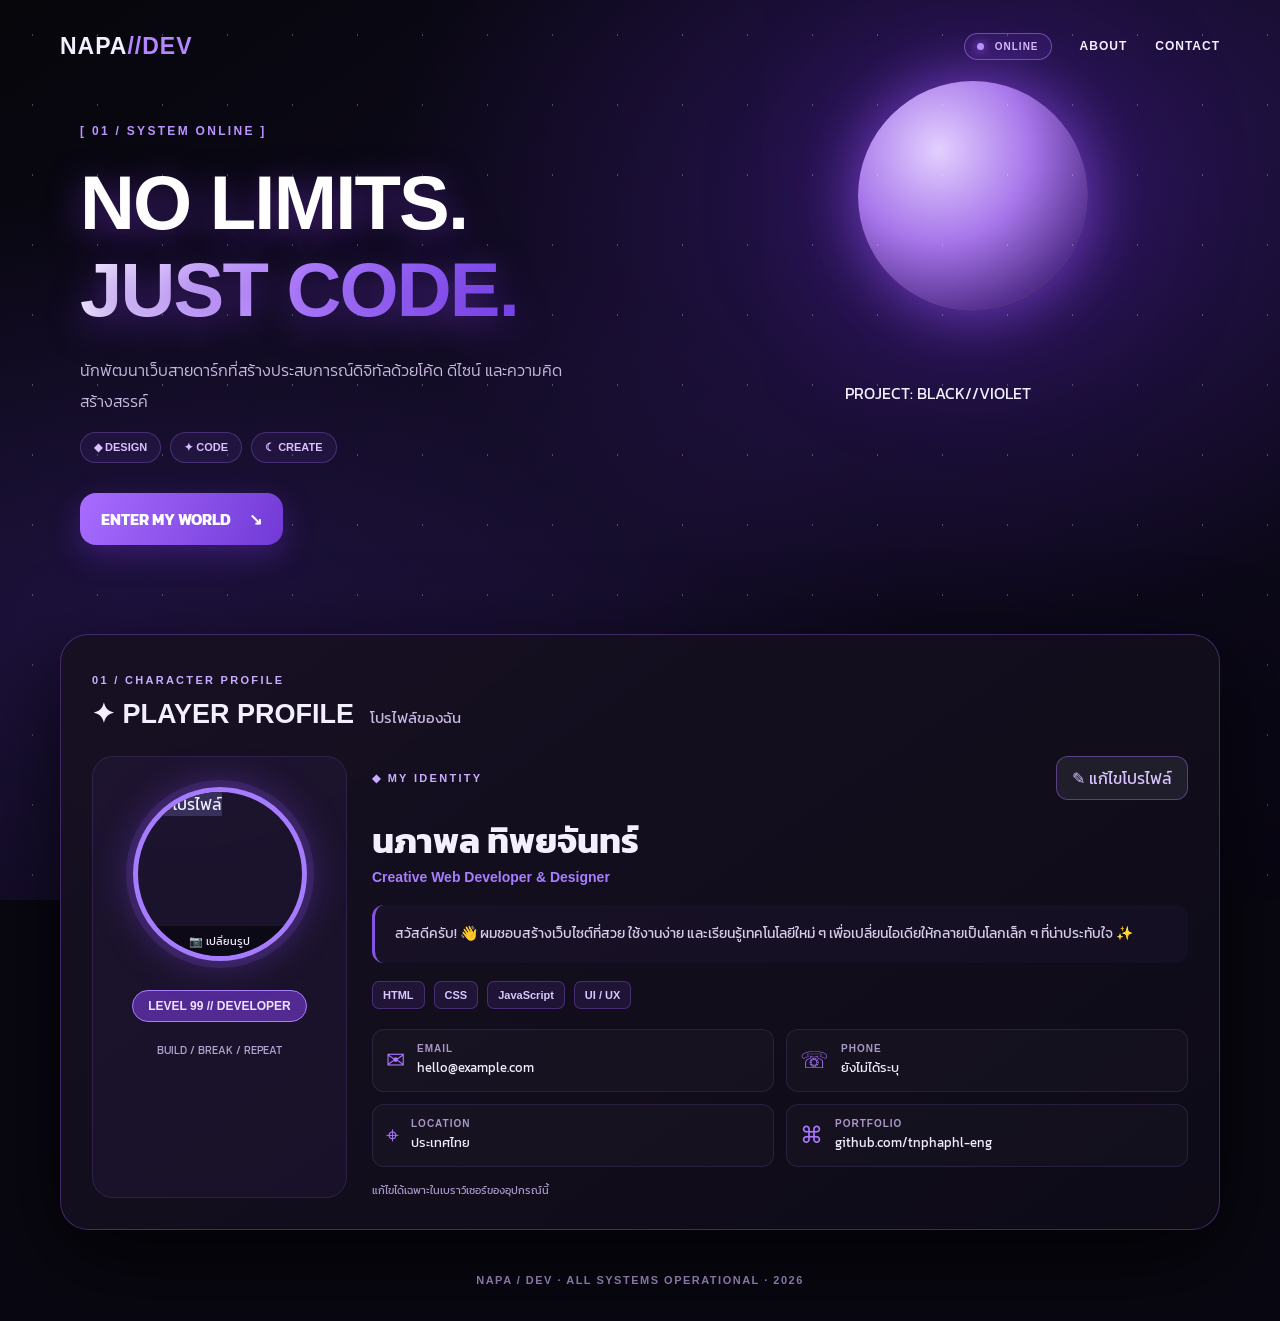
==== commit 37566240: "Replace cute anime character with shadow cyberpunk warrior" ====
--- a/index.html
+++ b/index.html
@@ -8,24 +8,28 @@
 <link href="https://fonts.googleapis.com/css2?family=Kanit:wght@300;400;500;600;700&family=Nunito:wght@500;700;800;900&display=swap" rel="stylesheet">
 <link rel="stylesheet" href="style.css">
 </head><body>
-<div class="sky" aria-hidden="true"><div class="moon"></div><div class="cloud cloud-one"></div><div class="cloud cloud-two"></div><div class="stars">✧ ⋆ ˚ ✦ ⋆ ✧</div></div>
-<div class="petals" aria-hidden="true"><span>✦</span><span>✧</span><span>✦</span><span>✧</span><span>✦</span></div>
+<div class="sky" aria-hidden="true"><div class="moon"></div></div>
+
 <main class="shell">
-<nav class="topbar" aria-label="เมนูหลัก"><a class="brand" href="#home">✦ NAPA<span>WORLD</span></a><div class="nav-right"><span class="online"><i></i> ONLINE</span><a href="#about">ABOUT</a><a href="#contact">CONTACT</a></div></nav>
+<nav class="topbar" aria-label="เมนูหลัก"><a class="brand" href="#home">NAPA<span>//DEV</span></a><div class="nav-right"><span class="online"><i></i> ONLINE</span><a href="#about">ABOUT</a><a href="#contact">CONTACT</a></div></nav>
 <section class="hero" id="home">
 <div class="hero-copy">
-<div class="eyebrow">✦ ENTER THE SHADOW REALM ✦</div>
-<h2>ようこそ、<br><span>SHADOW MODE.</span></h2>
-<p class="lead">โลกของนักพัฒนาเว็บที่หลงใหลดีไซน์ เทคโนโลยี และความเท่ในทุกพิกเซล ⚡</p>
+<div class="eyebrow">[ 01 / SYSTEM ONLINE ]</div>
+<h2>NO LIMITS.<br><span>JUST CODE.</span></h2>
+<p class="lead">นักพัฒนาเว็บสายดาร์กที่สร้างประสบการณ์ดิจิทัลด้วยโค้ด ดีไซน์ และความคิดสร้างสรรค์</p>
 <div class="hero-chips"><span>◆ DESIGN</span><span>✦ CODE</span><span>☾ CREATE</span></div>
 <a class="explore" href="#about">ENTER MY WORLD <span>↘</span></a>
 </div>
-<div class="scene" aria-hidden="true"><div class="scene-ring"></div><div class="scene-girl"><div class="hair-back"></div><div class="face"><i class="eye left"></i><i class="eye right"></i><i class="blush b-left"></i><i class="blush b-right"></i><i class="smile"></i></div><div class="bang left"></div><div class="bang right"></div><div class="bow">✦</div><div class="body-art"></div></div><div class="float-heart">⚡</div><div class="float-spark">✧</div><div class="scene-label">CODE IN THE DARK ⚡</div></div>
+<div class="scene" aria-label="ภาพประกอบนักรบไซเบอร์อนิเมะโทนดำม่วง" role="img">
+<div class="cyber-halo"></div><div class="cyber-grid"></div>
+<div class="warrior"><div class="warrior-coat"></div><div class="warrior-neck"></div><div class="warrior-head"><div class="warrior-ear"></div><div class="warrior-eye"></div><div class="warrior-mask"></div></div><div class="warrior-hair"></div><div class="warrior-fringe"></div><div class="warrior-collar"></div><div class="warrior-shoulder"></div><div class="warrior-armor"></div></div>
+<div class="warrior-blade"></div><div class="scene-number">PROJECT: BLACK//VIOLET</div><div class="scene-corner top"></div><div class="scene-corner bottom"></div>
+</div>
 </section>
 <section class="profile-card" id="about">
 <div class="section-heading"><span>01 / CHARACTER PROFILE</span><h2>✦ PLAYER PROFILE <small>โปรไฟล์ของฉัน</small></h2></div>
 <div class="profile-grid">
-<div class="profile-side"><div class="avatar-container" id="avatarPicker" tabindex="0" role="button" aria-label="เปลี่ยนรูปโปรไฟล์"><img id="profilePhoto" src="https://github.com/tnphaphl-eng.png" alt="รูปโปรไฟล์"><span class="camera">📷 เปลี่ยนรูป</span></div><input id="photoInput" type="file" accept="image/png,image/jpeg,image/webp" hidden><div class="level">⚡ LV. 99 DEVELOPER ⚡</div><div class="side-sub">闇の中で輝け · SHINE IN THE DARK</div></div>
+<div class="profile-side"><div class="avatar-container" id="avatarPicker" tabindex="0" role="button" aria-label="เปลี่ยนรูปโปรไฟล์"><img id="profilePhoto" src="https://github.com/tnphaphl-eng.png" alt="รูปโปรไฟล์"><span class="camera">📷 เปลี่ยนรูป</span></div><input id="photoInput" type="file" accept="image/png,image/jpeg,image/webp" hidden><div class="level">LEVEL 99 // DEVELOPER</div><div class="side-sub">BUILD / BREAK / REPEAT</div></div>
 <div class="profile-main">
 <div class="profile-head"><span class="mini-label">◆ MY IDENTITY</span><button type="button" class="btn-edit" id="toggleEditBtn" onclick="toggleEdit()">✎ แก้ไขโปรไฟล์</button></div>
 <h1 class="profile-name editable" id="userName" contenteditable="false">นภาพล ทิพยจันทร์</h1>
@@ -41,5 +45,5 @@
 <div class="save-bar"><button type="button" class="btn-save" onclick="saveData()">♡ บันทึกข้อมูล</button><button type="button" class="btn-cancel" onclick="cancelEdit()">ยกเลิก</button></div>
 <p id="editNotice" class="edit-notice" role="status" aria-live="polite">แก้ไขได้เฉพาะในเบราว์เซอร์ของอุปกรณ์นี้</p>
 </div></div></section>
-<footer>BUILT IN THE SHADOWS <span>⚡</span> 2026 ✦</footer>
+<footer>NAPA / DEV · ALL SYSTEMS OPERATIONAL · 2026</footer>
 </main><script src="script.js"></script></body></html>
--- a/style.css
+++ b/style.css
@@ -2,3 +2,46 @@
 /* Custom neon pointer */
 @media(hover:hover) and (pointer:fine){html.neon-ready,html.neon-ready body,html.neon-ready button,html.neon-ready a,html.neon-ready .avatar-container,html.neon-ready .editable{cursor:none!important}}
 .neon-cursor{position:fixed;top:0;left:0;width:44px;height:52px;pointer-events:none;z-index:2147483647;opacity:0;transform:translate3d(-100px,-100px,0);transition:opacity .15s;will-change:transform}.neon-cursor.visible{opacity:1}.neon-cursor svg{width:100%;height:100%;filter:drop-shadow(0 3px 3px #0008) drop-shadow(0 0 8px #f4a6ffa8);transform-origin:8px 7px;transition:transform .13s}.neon-cursor.pressed svg{transform:scale(.83)}.neon-cursor.interactive:not(.pressed) svg{transform:scale(1.15)}
+
+/* SHADOW ANIME / masculine black + purple redesign */
+:root{--ink:#f4efff;--muted:#b0a5cf;--pink:#a879ff;--violet:#8952ff;--blue:#a76bff;--dark:#090711}
+body{background:#090711;color:#f4efff}
+.sky{background:radial-gradient(ellipse at 76% 20%,#6b2de34b,transparent 43%),radial-gradient(ellipse at 10% 68%,#3d22805a,transparent 48%),linear-gradient(145deg,#06060b 0%,#110b22 55%,#080612 100%)}
+.sky:after{background-size:65px 70px;opacity:.25}
+.moon{background:radial-gradient(circle at 35% 30%,#e3d0ff,#a776ea 42%,#55308e 75%,#2a154c);box-shadow:0 0 60px #9c58ff9c,0 0 160px #672bca66}
+.cloud{background:#672cb92c}
+.stars{color:#ae7cff}
+.petals span{color:#9963ff94}
+.brand span,.nav-right a:hover{color:#b586ff}
+.online{background:#743dce22;border-color:#b88bff77;color:#d6b6ff}
+.online i{background:#b990ff;box-shadow:0 0 10px #ab6cff}
+.eyebrow{color:#ba93ff}.hero h2{text-shadow:0 8px 35px #7133cc9e}
+.hero h2 span{background:linear-gradient(100deg,#faf6ff,#b283ff,#7643ed);background-clip:text;-webkit-background-clip:text}
+.lead{color:#c6b9dd}
+.hero-chips span{background:#7f50d11a;border-color:#9765dd55;color:#d9c1ff}
+.explore,.btn-save{background:linear-gradient(115deg,#a86cff,#7139d6);color:#ffffff;box-shadow:0 10px 30px #7033d65c}
+.scene-ring{background:radial-gradient(circle,#803de85a,#1b123a20 67%,transparent 72%);border-color:#9f68ecaa;box-shadow:0 0 75px #7237d48c,inset 0 0 35px #792ac34f}
+.scene-ring:before,.scene-ring:after{color:#b991ff}
+.hair-back{background:linear-gradient(120deg,#0b0c1a,#292044 60%,#5c399c);border-radius:80px 80px 40px 40px}
+.face{background:linear-gradient(110deg,#edcbbf,#cb9c9f);box-shadow:inset -9px -5px #8c5c9261}
+.eye{background:#30203d;box-shadow:inset 3px 0 #7955ad}
+.bang{background:linear-gradient(125deg,#0c0d1a,#271d46 65%,#563387)}
+.bang.left{border-radius:15% 70% 45% 15%;transform:rotate(-20deg);height:100px}
+.bang.right{border-radius:70% 20% 20% 45%;transform:rotate(22deg);height:96px}
+.bow{font-size:0}.bow:after{content:"⚡";font-size:34px;color:#b28aff;text-shadow:0 0 15px #8c55ff}
+.body-art{background:linear-gradient(140deg,#181623 0 35%,#413067 36% 60%,#0b0c15 61%);border-color:#49316b}
+.float-heart,.float-spark{color:#9658fa}.scene-label{color:#b799ec}
+.profile-card{background:linear-gradient(145deg,#171122f5,#0e0b18f7);border-color:#8953d466;box-shadow:0 25px 90px #000b}
+.profile-side{background:#8c51ec10;border-color:#8b64be30}
+.avatar-container{border-color:#a67cff;box-shadow:0 0 0 7px #7246c536,0 0 40px #7a3fd67e}
+.camera{background:#090713c9}
+.level{background:#522a92;color:#eee0ff;border:1px solid #a57fff}
+.btn-edit{border-color:#9b69e877;color:#d9c5ff}
+.profile-role{color:#a77eff}
+.profile-bio{border-left-color:#8653e5;background:#8654ca0c;color:#d8ccea}
+.skill-row span{background:#703ecb27;border-color:#724bba77;color:#dac7ff}
+.info-icon{color:#a978ff}
+.info-item{background:#ffffff06;border-color:#ad77ef24}
+.edit-notice,.info-label{color:#a897c7}
+body.is-editing .editable{outline-color:#9d71e6;background:#7551c029}
+footer span{color:#b38aff}
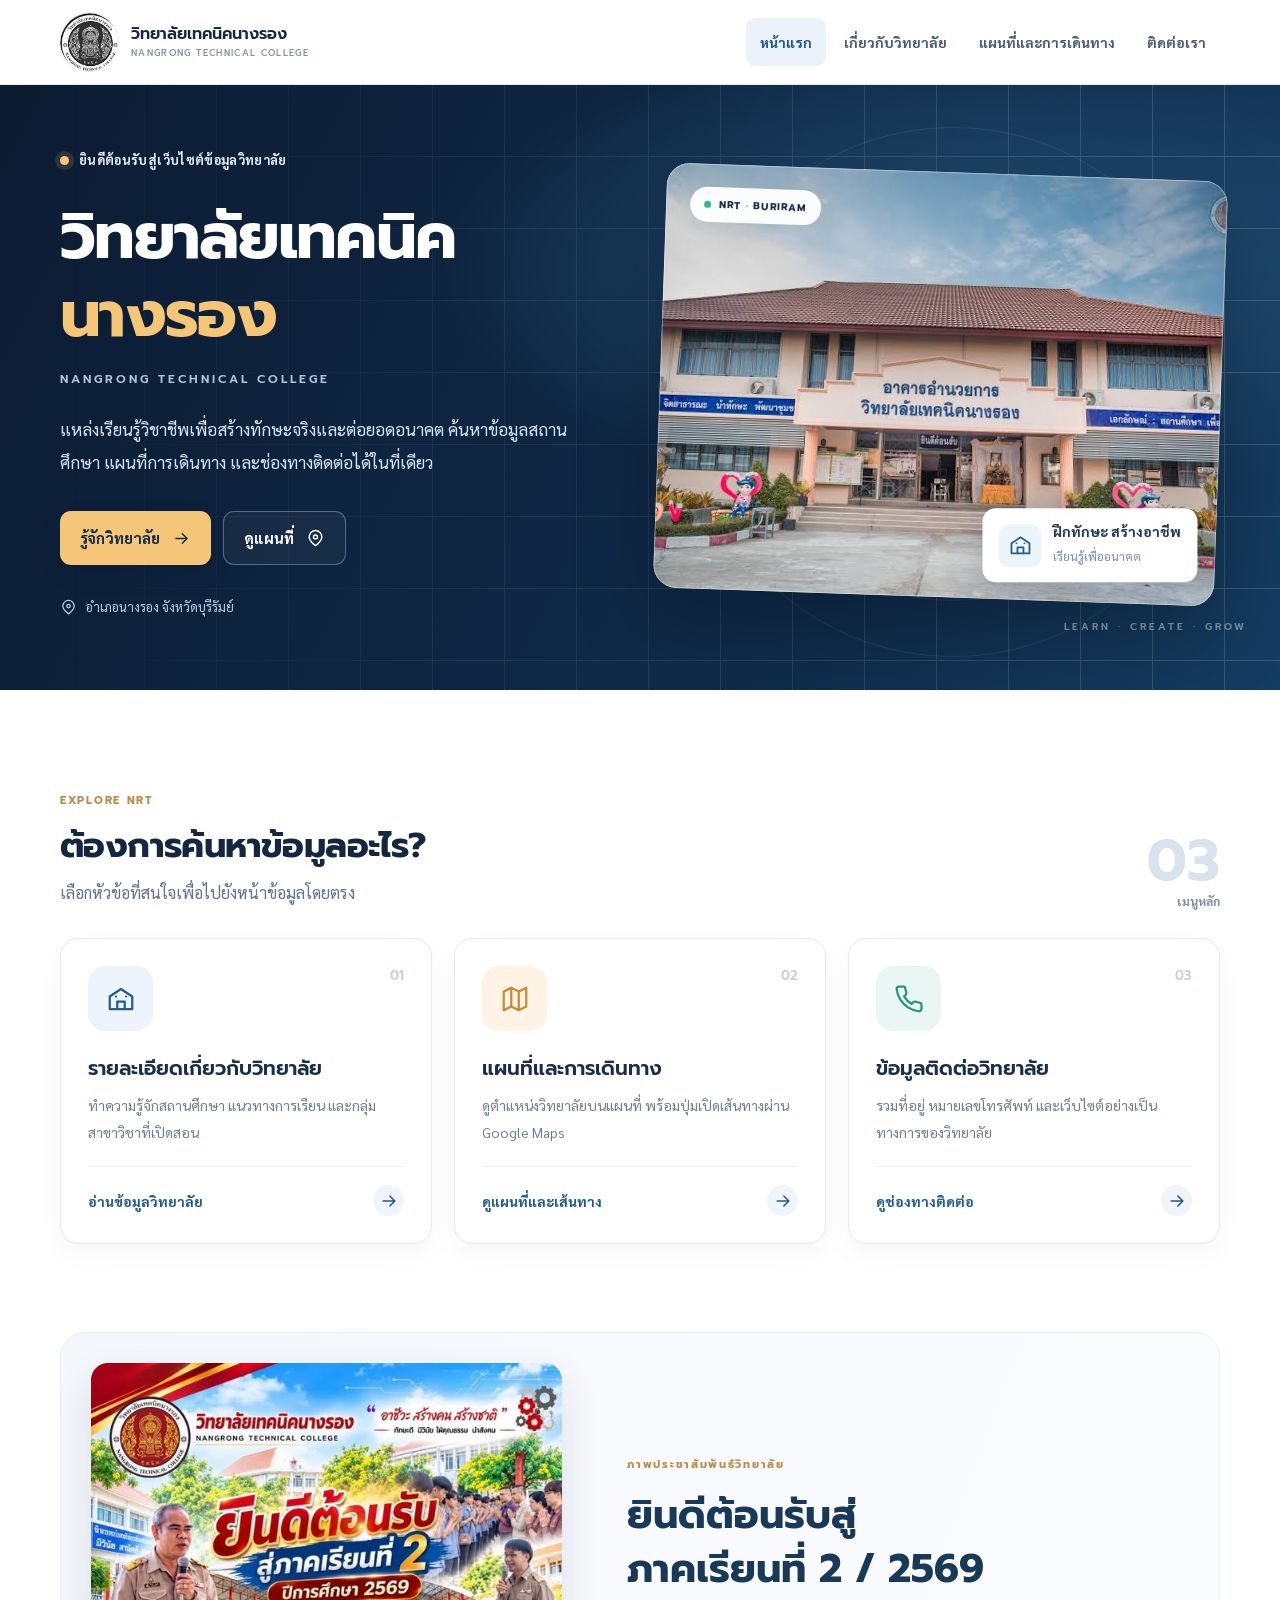
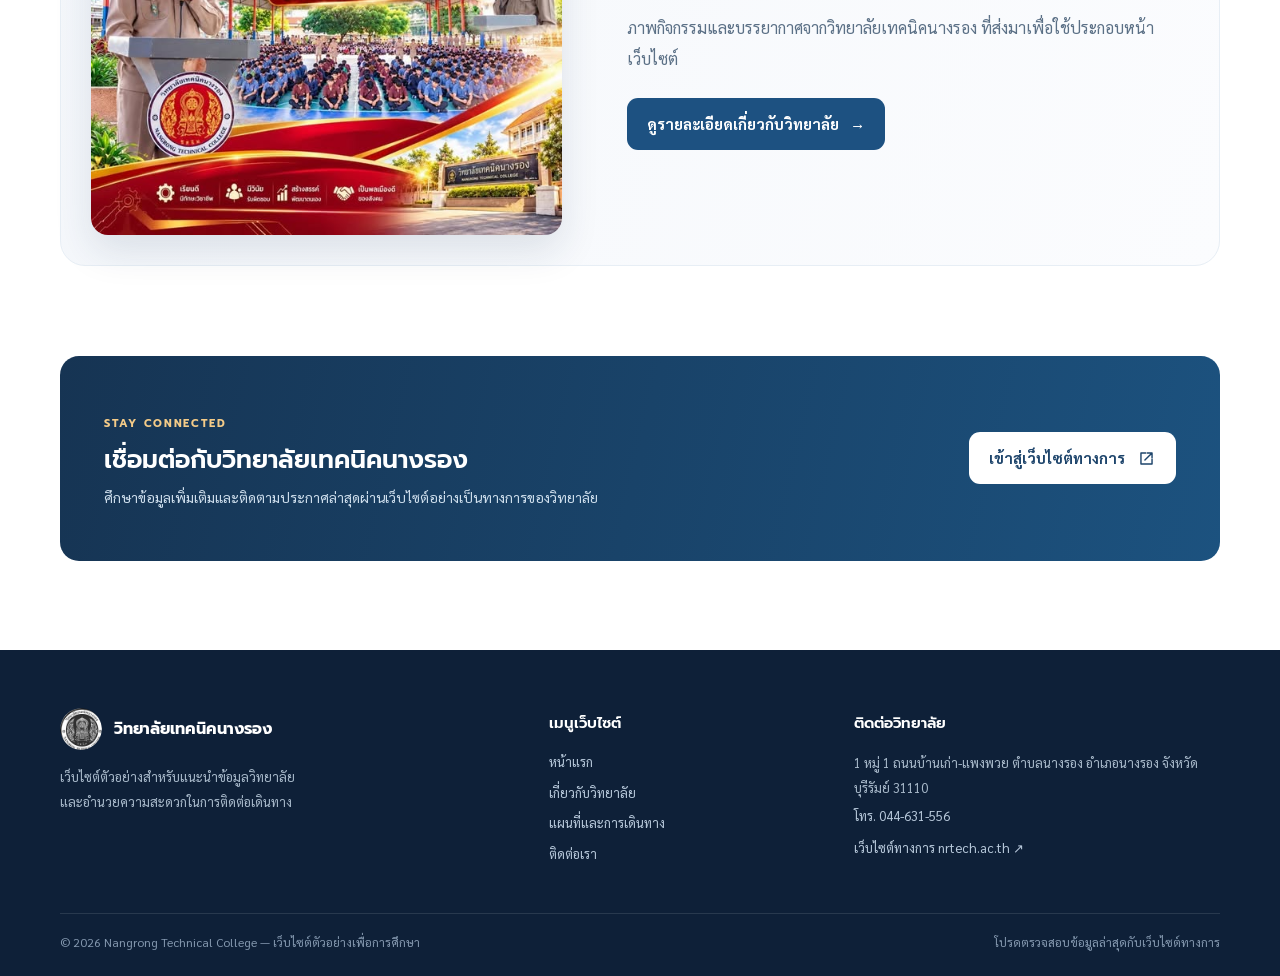
==== commit 91a40e8b: "Add files via upload" ====
--- a/index.html
+++ b/index.html
@@ -1,49 +1,47 @@
 <!DOCTYPE html>
 <html lang="th"><head>
-<meta charset="UTF-8"><meta name="viewport" content="width=device-width,initial-scale=1">
-<meta name="theme-color" content="#090711">
-<meta name="description" content="Anime-inspired creative developer portfolio">
-<title>Napapol • Shadow Anime Portfolio</title>
-<link rel="preconnect" href="https://fonts.googleapis.com">
-<link href="https://fonts.googleapis.com/css2?family=Kanit:wght@300;400;500;600;700&family=Nunito:wght@500;700;800;900&display=swap" rel="stylesheet">
-<link rel="stylesheet" href="style.css">
-</head><body>
-<div class="sky" aria-hidden="true"><div class="moon"></div></div>
+<meta charset="utf-8"><meta name="viewport" content="width=device-width,initial-scale=1">
+<meta name="theme-color" content="#101e36"><meta name="description" content="เว็บไซต์แนะนำวิทยาลัยเทคนิคนางรอง พร้อมข้อมูลสถานศึกษา แผนที่และการติดต่อ">
+<title>หน้าแรก | วิทยาลัยเทคนิคนางรอง</title>
+<link rel="icon" href="favicon.svg" type="image/svg+xml">
+<link rel="preconnect" href="https://fonts.googleapis.com"><link rel="preconnect" href="https://fonts.gstatic.com" crossorigin>
+<link href="https://fonts.googleapis.com/css2?family=Prompt:wght@400;500;600;700;800&family=Sarabun:wght@400;500;600;700&display=swap" rel="stylesheet">
+<link rel="stylesheet" href="style.css"><script src="script.js" defer></script>
+</head><body><a class="skip-link" href="#main-content">ข้ามไปยังเนื้อหาหลัก</a><header class="site-header"><div class="container header-inner">
+<a class="brand" href="index.html" aria-label="วิทยาลัยเทคนิคนางรอง กลับหน้าแรก">
+<span class="brand-symbol brand-symbol-image" aria-hidden="true"><img src="images/college-logo.png" width="58" height="58" alt=""></span>
+<span class="brand-name"><strong>วิทยาลัยเทคนิคนางรอง</strong><span>NANGRONG TECHNICAL COLLEGE</span></span></a>
+<button class="menu-toggle" type="button" aria-label="เปิดเมนู" aria-expanded="false" aria-controls="main-nav"><svg width="24" height="24" viewBox="0 0 24 24" fill="none" stroke="currentColor" stroke-width="1.8" stroke-linecap="round" stroke-linejoin="round" aria-hidden="true"><path d="M4 7h16M4 12h16M4 17h16"/></svg></button>
+<nav class="main-nav" id="main-nav" aria-label="เมนูหลัก"><a href="index.html" aria-current="page">หน้าแรก</a><a href="about.html" >เกี่ยวกับวิทยาลัย</a><a href="map.html" >แผนที่และการเดินทาง</a><a href="contact.html" >ติดต่อเรา</a></nav>
+</div></header>
+<main id="main-content"><section class="hero"><div class="container hero-inner">
+<div class="hero-copy"><div class="eyebrow"><span class="eyebrow-dot"></span> ยินดีต้อนรับสู่เว็บไซต์ข้อมูลวิทยาลัย</div>
+<h1>วิทยาลัยเทคนิค<br><span>นางรอง</span></h1><p class="hero-en">NANGRONG TECHNICAL COLLEGE</p>
+<p class="hero-description">แหล่งเรียนรู้วิชาชีพเพื่อสร้างทักษะจริงและต่อยอดอนาคต ค้นหาข้อมูลสถานศึกษา แผนที่การเดินทาง และช่องทางติดต่อได้ในที่เดียว</p>
+<div class="hero-actions"><a class="btn btn-gold" href="about.html" ><span>รู้จักวิทยาลัย</span><svg width="19" height="19" viewBox="0 0 24 24" fill="none" stroke="currentColor" stroke-width="1.8" stroke-linecap="round" stroke-linejoin="round" aria-hidden="true"><path d="M5 12h14m-6-6 6 6-6 6"/></svg></a><a class="btn btn-ghost" href="map.html" ><span>ดูแผนที่</span><svg width="19" height="19" viewBox="0 0 24 24" fill="none" stroke="currentColor" stroke-width="1.8" stroke-linecap="round" stroke-linejoin="round" aria-hidden="true"><path d="M20 10c0 5-8 11-8 11S4 15 4 10a8 8 0 1 1 16 0Z"/><circle cx="12" cy="10" r="2.5"/></svg></a></div>
+<div class="hero-meta"><svg width="17" height="17" viewBox="0 0 24 24" fill="none" stroke="currentColor" stroke-width="1.8" stroke-linecap="round" stroke-linejoin="round" aria-hidden="true"><path d="M20 10c0 5-8 11-8 11S4 15 4 10a8 8 0 1 1 16 0Z"/><circle cx="12" cy="10" r="2.5"/></svg> <span>อำเภอนางรอง จังหวัดบุรีรัมย์</span></div></div>
+<div class="hero-visual"><div class="visual-pattern" aria-hidden="true"></div><div class="campus-panel"><div class="campus-chip"><span class="chip-status"></span> NRT · BURIRAM</div><img class="building-photo" src="images/administration-building.png" width="678" height="452" alt="อาคารอำนวยการ วิทยาลัยเทคนิคนางรอง" fetchpriority="high"><div class="floating-label"><div class="floating-icon"><svg width="24" height="24" viewBox="0 0 24 24" fill="none" stroke="currentColor" stroke-width="1.8" stroke-linecap="round" stroke-linejoin="round" aria-hidden="true"><path d="M3 10 12 4l9 6v10H3z"/><path d="M9 20v-6h6v6M8 10h.01M16 10h.01"/></svg></div><div><strong>ฝึกทักษะ สร้างอาชีพ</strong><span>เรียนรู้เพื่ออนาคต</span></div></div></div><span class="hero-side-note" aria-hidden="true">LEARN · CREATE · GROW</span></div>
+</div></section>
+<section class="quick-section section-gap"><div class="container"><div class="section-heading"><div><span class="section-kicker">EXPLORE NRT</span><h2>ต้องการค้นหาข้อมูลอะไร?</h2><p>เลือกหัวข้อที่สนใจเพื่อไปยังหน้าข้อมูลโดยตรง</p></div><span class="section-count">03 <small>เมนูหลัก</small></span></div>
+<div class="feature-grid">
+<a href="about.html" class="feature-card"><div class="feature-top"><span class="feature-icon icon-blue"><svg width="30" height="30" viewBox="0 0 24 24" fill="none" stroke="currentColor" stroke-width="1.8" stroke-linecap="round" stroke-linejoin="round" aria-hidden="true"><path d="M3 10 12 4l9 6v10H3z"/><path d="M9 20v-6h6v6M8 10h.01M16 10h.01"/></svg></span><span class="feature-no">01</span></div><h3>รายละเอียดเกี่ยวกับวิทยาลัย</h3><p>ทำความรู้จักสถานศึกษา แนวทางการเรียน และกลุ่มสาขาวิชาที่เปิดสอน</p><div class="feature-more">อ่านข้อมูลวิทยาลัย <span><svg width="20" height="20" viewBox="0 0 24 24" fill="none" stroke="currentColor" stroke-width="1.8" stroke-linecap="round" stroke-linejoin="round" aria-hidden="true"><path d="M5 12h14m-6-6 6 6-6 6"/></svg></span></div></a>
+<a href="map.html" class="feature-card"><div class="feature-top"><span class="feature-icon icon-orange"><svg width="30" height="30" viewBox="0 0 24 24" fill="none" stroke="currentColor" stroke-width="1.8" stroke-linecap="round" stroke-linejoin="round" aria-hidden="true"><path d="m3 6 6-3 6 3 6-3v15l-6 3-6-3-6 3zM9 3v15M15 6v15"/></svg></span><span class="feature-no">02</span></div><h3>แผนที่และการเดินทาง</h3><p>ดูตำแหน่งวิทยาลัยบนแผนที่ พร้อมปุ่มเปิดเส้นทางผ่าน Google Maps</p><div class="feature-more">ดูแผนที่และเส้นทาง <span><svg width="20" height="20" viewBox="0 0 24 24" fill="none" stroke="currentColor" stroke-width="1.8" stroke-linecap="round" stroke-linejoin="round" aria-hidden="true"><path d="M5 12h14m-6-6 6 6-6 6"/></svg></span></div></a>
+<a href="contact.html" class="feature-card"><div class="feature-top"><span class="feature-icon icon-green"><svg width="30" height="30" viewBox="0 0 24 24" fill="none" stroke="currentColor" stroke-width="1.8" stroke-linecap="round" stroke-linejoin="round" aria-hidden="true"><path d="M22 16.8v3a2 2 0 0 1-2.2 2 19.8 19.8 0 0 1-8.6-3.1 19.6 19.6 0 0 1-6-6 19.8 19.8 0 0 1-3.1-8.7A2 2 0 0 1 4.1 2h3a2 2 0 0 1 2 1.7c.13.97.37 1.93.7 2.84a2 2 0 0 1-.45 2.1L8.1 9.9a16 16 0 0 0 6 6l1.26-1.25a2 2 0 0 1 2.1-.44c.91.32 1.87.56 2.84.7A2 2 0 0 1 22 16.8Z"/></svg></span><span class="feature-no">03</span></div><h3>ข้อมูลติดต่อวิทยาลัย</h3><p>รวมที่อยู่ หมายเลขโทรศัพท์ และเว็บไซต์อย่างเป็นทางการของวิทยาลัย</p><div class="feature-more">ดูช่องทางติดต่อ <span><svg width="20" height="20" viewBox="0 0 24 24" fill="none" stroke="currentColor" stroke-width="1.8" stroke-linecap="round" stroke-linejoin="round" aria-hidden="true"><path d="M5 12h14m-6-6 6 6-6 6"/></svg></span></div></a>
+</div></div></section>
 
-<main class="shell">
-<nav class="topbar" aria-label="เมนูหลัก"><a class="brand" href="#home">NAPA<span>//DEV</span></a><div class="nav-right"><span class="online"><i></i> ONLINE</span><a href="#about">ABOUT</a><a href="#contact">CONTACT</a></div></nav>
-<section class="hero" id="home">
-<div class="hero-copy">
-<div class="eyebrow">[ 01 / SYSTEM ONLINE ]</div>
-<h2>NO LIMITS.<br><span>JUST CODE.</span></h2>
-<p class="lead">นักพัฒนาเว็บสายดาร์กที่สร้างประสบการณ์ดิจิทัลด้วยโค้ด ดีไซน์ และความคิดสร้างสรรค์</p>
-<div class="hero-chips"><span>◆ DESIGN</span><span>✦ CODE</span><span>☾ CREATE</span></div>
-<a class="explore" href="#about">ENTER MY WORLD <span>↘</span></a>
-</div>
-<div class="scene" aria-label="ภาพประกอบนักรบไซเบอร์อนิเมะโทนดำม่วง" role="img">
-<div class="cyber-halo"></div><div class="cyber-grid"></div>
-<div class="warrior"><div class="warrior-coat"></div><div class="warrior-neck"></div><div class="warrior-head"><div class="warrior-ear"></div><div class="warrior-eye"></div><div class="warrior-mask"></div></div><div class="warrior-hair"></div><div class="warrior-fringe"></div><div class="warrior-collar"></div><div class="warrior-shoulder"></div><div class="warrior-armor"></div></div>
-<div class="warrior-blade"></div><div class="scene-number">PROJECT: BLACK//VIOLET</div><div class="scene-corner top"></div><div class="scene-corner bottom"></div>
-</div>
+<section class="container college-update" aria-labelledby="college-update-title">
+  <div class="college-update-image">
+    <img src="images/welcome-term2-2569.png" width="590" height="590" alt="โปสเตอร์ประชาสัมพันธ์ยินดีต้อนรับสู่ภาคเรียนที่ 2 ปีการศึกษา 2569 ของวิทยาลัยเทคนิคนางรอง" loading="lazy">
+  </div>
+  <div class="college-update-copy">
+    <span class="section-kicker">ภาพประชาสัมพันธ์วิทยาลัย</span>
+    <h2 id="college-update-title">ยินดีต้อนรับสู่<br>ภาคเรียนที่ 2 / 2569</h2>
+    <p>ภาพกิจกรรมและบรรยากาศจากวิทยาลัยเทคนิคนางรอง ที่ส่งมาเพื่อใช้ประกอบหน้าเว็บไซต์</p>
+    <a class="btn btn-primary" href="about.html">ดูรายละเอียดเกี่ยวกับวิทยาลัย <span aria-hidden="true">→</span></a>
+  </div>
 </section>
-<section class="profile-card" id="about">
-<div class="section-heading"><span>01 / CHARACTER PROFILE</span><h2>✦ PLAYER PROFILE <small>โปรไฟล์ของฉัน</small></h2></div>
-<div class="profile-grid">
-<div class="profile-side"><div class="avatar-container" id="avatarPicker" tabindex="0" role="button" aria-label="เปลี่ยนรูปโปรไฟล์"><img id="profilePhoto" src="https://github.com/tnphaphl-eng.png" alt="รูปโปรไฟล์"><span class="camera">📷 เปลี่ยนรูป</span></div><input id="photoInput" type="file" accept="image/png,image/jpeg,image/webp" hidden><div class="level">LEVEL 99 // DEVELOPER</div><div class="side-sub">BUILD / BREAK / REPEAT</div></div>
-<div class="profile-main">
-<div class="profile-head"><span class="mini-label">◆ MY IDENTITY</span><button type="button" class="btn-edit" id="toggleEditBtn" onclick="toggleEdit()">✎ แก้ไขโปรไฟล์</button></div>
-<h1 class="profile-name editable" id="userName" contenteditable="false">นภาพล ทิพยจันทร์</h1>
-<p class="profile-role editable" id="userRole" contenteditable="false">Creative Web Developer &amp; Designer</p>
-<div class="profile-bio editable" id="userBio" contenteditable="false">สวัสดีครับ! 👋 ผมชอบสร้างเว็บไซต์ที่สวย ใช้งานง่าย และเรียนรู้เทคโนโลยีใหม่ ๆ เพื่อเปลี่ยนไอเดียให้กลายเป็นโลกเล็ก ๆ ที่น่าประทับใจ ✨</div>
-<div class="skill-row"><span>HTML</span><span>CSS</span><span>JavaScript</span><span>UI / UX</span></div>
-<div class="info-grid" id="contact">
-<div class="info-item"><span class="info-icon">✉</span><div><span class="info-label">EMAIL</span><span class="info-value editable" id="userEmail" contenteditable="false">hello@example.com</span></div></div>
-<div class="info-item"><span class="info-icon">☏</span><div><span class="info-label">PHONE</span><span class="info-value editable" id="userPhone" contenteditable="false">ยังไม่ได้ระบุ</span></div></div>
-<div class="info-item"><span class="info-icon">⌖</span><div><span class="info-label">LOCATION</span><span class="info-value editable" id="userLocation" contenteditable="false">ประเทศไทย</span></div></div>
-<div class="info-item"><span class="info-icon">⌘</span><div><span class="info-label">PORTFOLIO</span><span class="info-value editable" id="userWebsite" contenteditable="false">github.com/tnphaphl-eng</span></div></div>
-</div>
-<div class="save-bar"><button type="button" class="btn-save" onclick="saveData()">♡ บันทึกข้อมูล</button><button type="button" class="btn-cancel" onclick="cancelEdit()">ยกเลิก</button></div>
-<p id="editNotice" class="edit-notice" role="status" aria-live="polite">แก้ไขได้เฉพาะในเบราว์เซอร์ของอุปกรณ์นี้</p>
-</div></div></section>
-<footer>NAPA / DEV · ALL SYSTEMS OPERATIONAL · 2026</footer>
-</main><script src="script.js"></script></body></html>+<section class="container lower-cta"><div class="cta-copy"><span class="section-kicker">STAY CONNECTED</span><h2>เชื่อมต่อกับวิทยาลัยเทคนิคนางรอง</h2><p>ศึกษาข้อมูลเพิ่มเติมและติดตามประกาศล่าสุดผ่านเว็บไซต์อย่างเป็นทางการของวิทยาลัย</p></div><a class="btn btn-light" href="https://nrtech.ac.th/" target="_blank" rel="noopener noreferrer"><span>เข้าสู่เว็บไซต์ทางการ</span><svg width="19" height="19" viewBox="0 0 24 24" fill="none" stroke="currentColor" stroke-width="1.8" stroke-linecap="round" stroke-linejoin="round" aria-hidden="true"><path d="M13 5h6v6M19 5l-9 9M19 13v6H5V5h6"/></svg></a></section></main><footer class="site-footer"><div class="container footer-grid">
+<div><div class="footer-brand"><span class="footer-mark footer-mark-image"><img src="images/college-logo.png" alt="" width="42" height="42"></span><strong>วิทยาลัยเทคนิคนางรอง</strong></div><p>เว็บไซต์ตัวอย่างสำหรับแนะนำข้อมูลวิทยาลัย<br>และอำนวยความสะดวกในการติดต่อเดินทาง</p></div>
+<div><strong class="footer-title">เมนูเว็บไซต์</strong><div class="footer-links"><a href="index.html">หน้าแรก</a><a href="about.html">เกี่ยวกับวิทยาลัย</a><a href="map.html">แผนที่และการเดินทาง</a><a href="contact.html">ติดต่อเรา</a></div></div>
+<div><strong class="footer-title">ติดต่อวิทยาลัย</strong><p>1 หมู่ 1 ถนนบ้านเก่า-แพงพวย ตำบลนางรอง อำเภอนางรอง จังหวัดบุรีรัมย์ 31110</p><a href="tel:044631556">โทร. 044-631-556</a><br><a href="https://nrtech.ac.th/" target="_blank" rel="noopener noreferrer">เว็บไซต์ทางการ nrtech.ac.th ↗</a></div>
+</div><div class="container footer-bottom"><span>© <span id="year">2026</span> Nangrong Technical College — เว็บไซต์ตัวอย่างเพื่อการศึกษา</span><span>โปรดตรวจสอบข้อมูลล่าสุดกับเว็บไซต์ทางการ</span></div></footer></body></html>
--- a/style.css
+++ b/style.css
@@ -1,47 +1,44 @@
-:root{--ink:#f9edff;--muted:#c8b7e3;--pink:#ff9edc;--violet:#a493ff;--blue:#8de5ff;--dark:#1b1537}*{box-sizing:border-box}html{scroll-behavior:smooth}body{margin:0;min-height:100vh;font-family:Kanit,sans-serif;color:var(--ink);background:#14112d;overflow-x:hidden}button,a,input{font:inherit}a{color:inherit;text-decoration:none}button{cursor:pointer}.sky{position:fixed;inset:0;overflow:hidden;pointer-events:none;z-index:-2;background:radial-gradient(ellipse at 70% 22%,#8058b65e,transparent 50%),radial-gradient(ellipse at 12% 70%,#4c5ea959,transparent 52%),linear-gradient(155deg,#16132e,#322352 58%,#182d55)}.sky:after{content:"";position:absolute;inset:0;opacity:.45;background-image:radial-gradient(#fff 1px,transparent 1px);background-size:58px 65px}.moon{position:absolute;right:15%;top:9%;width:230px;aspect-ratio:1;border-radius:50%;background:radial-gradient(circle at 40% 36%,#fffef9,#eadfff 58%,#c09dec);box-shadow:0 0 75px #d6b8ff99,0 0 160px #cbabff55}.cloud{position:absolute;width:50vw;height:120px;background:#b29be02b;filter:blur(35px);border-radius:90%;transform:rotate(-8deg)}.cloud-one{top:35%;left:-10%}.cloud-two{top:60%;right:-12%}.stars{position:absolute;top:10%;left:12%;font-size:30px;letter-spacing:27px;color:#ffeafa}.petals{position:fixed;inset:0;pointer-events:none;overflow:hidden;z-index:5}.petals span{position:absolute;color:#ffaddd7d;font-size:28px;animation:petal 13s linear infinite}.petals span:nth-child(1){left:7%;animation-delay:-2s}.petals span:nth-child(2){left:28%;animation-delay:-7s}.petals span:nth-child(3){left:55%;animation-delay:-4s}.petals span:nth-child(4){left:79%;animation-delay:-10s}.petals span:nth-child(5){left:94%;animation-delay:-1s}@keyframes petal{from{transform:translateY(-15vh) rotate(0)}to{transform:translateY(115vh) rotate(340deg)}}.shell{width:min(1160px,calc(100% - 34px));margin:auto}.topbar{height:92px;display:flex;align-items:center;justify-content:space-between;gap:12px}.brand{font-family:Nunito,sans-serif;font-size:23px;font-weight:900;letter-spacing:1px}.brand span{color:var(--pink)}.nav-right{display:flex;align-items:center;gap:28px;font-family:Nunito,sans-serif;font-weight:800;font-size:12px;letter-spacing:1px}.nav-right a:hover{color:var(--pink)}.online{color:#b8ffdd;border:1px solid #b5ffd859;padding:7px 12px;border-radius:30px;font-size:10px}.online i{display:inline-block;width:7px;height:7px;background:#8affbc;border-radius:50%;box-shadow:0 0 10px #74ffab;margin-right:7px}.hero{min-height:525px;display:grid;grid-template-columns:1.04fr .96fr;align-items:center;gap:30px;padding:25px 20px 70px}.eyebrow{font-family:Nunito,sans-serif;font-size:12px;letter-spacing:2.3px;font-weight:900;color:#e6b5ff}.hero h2{font:900 clamp(42px,6vw,76px)/1.14 Nunito,Kanit,sans-serif;letter-spacing:-1.8px;margin:22px 0;color:white;text-shadow:0 7px 35px #fa9add55}.hero h2 span{background:linear-gradient(100deg,#ffadda,#c6a0ff,#91e7ff);background-clip:text;-webkit-background-clip:text;color:transparent}.lead{font-size:16px;max-width:495px;line-height:1.9;font-weight:300;color:#eee0fc}.hero-chips,.skill-row{display:flex;gap:9px;flex-wrap:wrap}.hero-chips span{border:1px solid #ffffff46;padding:8px 13px;border-radius:22px;font:800 11px Nunito,sans-serif;color:#ffe6f8;background:#ffffff0c}.explore{display:inline-flex;align-items:center;gap:18px;margin-top:30px;border-radius:16px;background:linear-gradient(120deg,#ffa3d9,#ab9bff);color:#2e174e;font-weight:700;padding:14px 21px;box-shadow:0 9px 30px #df80e755;transition:transform .2s}.explore:hover{transform:translateY(-4px)}.scene{height:435px;position:relative;display:grid;place-items:center}.scene-ring{position:absolute;width:330px;height:330px;border:2px solid #ffffff75;border-radius:50%;background:radial-gradient(circle,#faadd54b,#a0a3fb23 70%,transparent 71%);box-shadow:0 0 65px #bd8cff7d,inset 0 0 35px #ffa6ea30}.scene-ring:before,.scene-ring:after{content:"✧";position:absolute;color:#fff1b4;font-size:52px}.scene-ring:before{top:10px;left:-22px}.scene-ring:after{bottom:10px;right:-30px}.scene-girl{width:220px;height:280px;position:relative;z-index:1;filter:drop-shadow(0 18px 14px #170c3775);animation:bob 4s ease-in-out infinite}@keyframes bob{50%{transform:translateY(-12px)}}.hair-back{position:absolute;top:12px;left:25px;width:175px;height:240px;background:linear-gradient(120deg,#5930a8,#a064dd 55%,#e49de5);border-radius:92px 92px 60px 60px}.face{position:absolute;top:53px;left:48px;width:128px;height:144px;background:linear-gradient(125deg,#ffe9e5,#ffccce);border-radius:48% 48% 49% 49%;z-index:2;box-shadow:inset -9px -5px #ef9dbb50}.eye{position:absolute;top:66px;width:15px;height:24px;border-radius:50%;background:#44245e;box-shadow:inset 3px 0 #9466bb}.eye:before{content:"";position:absolute;width:6px;height:7px;border-radius:50%;top:3px;left:3px;background:white}.eye.left{left:32px}.eye.right{right:32px}.blush{position:absolute;top:94px;width:24px;height:11px;border-radius:50%;background:#f18aab77}.b-left{left:13px}.b-right{right:13px}.smile{position:absolute;bottom:25px;left:58px;width:14px;height:7px;border-bottom:2px solid #ae5a7c;border-radius:50%}.bang{position:absolute;z-index:3;top:20px;width:92px;height:80px;background:linear-gradient(115deg,#6137af,#ae69d6);border-radius:80% 0 65% 0}.bang.left{left:29px;transform:rotate(-19deg)}.bang.right{right:20px;transform:rotate(38deg)}.bow{position:absolute;top:9px;right:15px;color:#ffe3fb;z-index:4;font-size:55px;text-shadow:0 0 15px #ffb7eb}.body-art{position:absolute;bottom:0;left:18px;width:190px;height:95px;border-radius:95px 95px 25px 25px;background:linear-gradient(130deg,#fff1ff 0 35%,#9cc9ff 36% 60%,#7f71ca 61%);border:6px solid #fcdcf9}.float-heart,.float-spark{position:absolute;color:#ffc5ed;font-size:55px}.float-heart{top:45px;right:40px}.float-spark{bottom:70px;left:35px}.scene-label{position:absolute;bottom:10px;font:900 11px Nunito,sans-serif;letter-spacing:2px;color:#e9d5ff}.profile-card{margin:12px auto 36px;border:1px solid #ffe7ff55;border-radius:28px;padding:31px;background:linear-gradient(150deg,#292147e8,#211c41e8);box-shadow:0 25px 80px #07051c93;backdrop-filter:blur(16px)}.section-heading{margin-bottom:26px}.section-heading>span,.mini-label{font:900 11px Nunito,sans-serif;letter-spacing:2.3px;color:#c8adff}.section-heading h2{font:900 27px Nunito,Kanit,sans-serif;margin:8px 0 0}.section-heading h2 small{font:400 15px Kanit,sans-serif;color:#cbb9e5;margin-left:8px}.profile-grid{display:grid;grid-template-columns:255px 1fr;gap:25px}.profile-side{display:flex;flex-direction:column;align-items:center;padding:30px 12px;background:#ffffff0c;border:1px solid #ffffff1a;border-radius:21px}.avatar-container{position:relative;width:174px;height:174px;border:5px solid #edb7fa;border-radius:50%;box-shadow:0 0 0 7px #b98fff36,0 0 35px #ff9dd571;overflow:hidden;cursor:pointer}.avatar-container img{width:100%;height:100%;object-fit:cover;background:#36305b}.camera{position:absolute;inset:auto 0 0;text-align:center;background:#140d2ebd;padding:7px;font-size:11px}.level{margin-top:29px;background:#f7b9ea;color:#4a235a;padding:8px 15px;border-radius:30px;font:900 12px Nunito,sans-serif}.side-sub{font-size:11px;color:var(--muted);margin-top:20px}.profile-main{min-width:0}.profile-head{display:flex;align-items:center;justify-content:space-between;gap:15px}.btn-edit{background:#ffffff12;border:1px solid #c5a9ff85;border-radius:12px;padding:9px 15px;color:#f9d4ff}.btn-edit:hover{background:#ffffff26}.profile-name{font-size:clamp(27px,4vw,35px);margin:14px 0 2px}.profile-role{font:800 14px Nunito,Kanit,sans-serif;color:#a5eaff;margin:0 0 20px}.profile-bio{padding:16px 20px;border-left:3px solid #ffa5df;background:#ffffff0b;border-radius:12px;color:#e8ddf4;line-height:1.85;font-size:14px;white-space:pre-wrap}.skill-row{margin:18px 0 20px}.skill-row span{font:800 11px Nunito,sans-serif;border-radius:7px;background:#a690fd33;color:#e7d7ff;padding:7px 10px;border:1px solid #a89bfd55}.info-grid{display:grid;grid-template-columns:1fr 1fr;gap:12px}.info-item{display:flex;align-items:center;gap:12px;background:#ffffff09;border:1px solid #ffffff19;border-radius:12px;padding:13px;min-width:0}.info-icon{font-size:23px;color:#ffb8e5}.info-item>div{min-width:0}.info-label{display:block;color:#b0a0d3;font:900 10px Nunito,sans-serif;letter-spacing:1px}.info-value{font-size:13px;color:#f3ebff;overflow-wrap:anywhere}.editable{outline:none}body.is-editing .editable{outline:1px dashed #ffc4ea;background:#ffffff18;border-radius:5px;padding:4px;min-height:25px}.save-bar{display:none;gap:12px;margin:21px 0 0}body.is-editing .save-bar{display:flex}.btn-save,.btn-cancel{border:0;border-radius:12px;padding:10px 18px}.btn-save{background:linear-gradient(120deg,#f7a4d4,#a9a0ff);color:#2b1648;font-weight:700}.btn-cancel{background:#ffffff23;color:white}.edit-notice{font-size:11px;color:#b9a8d5;margin:15px 0 0}footer{text-align:center;color:#ab94ce;font:800 11px Nunito,sans-serif;letter-spacing:1.5px;padding:8px 0 35px}footer span{color:#ffa1cf}@media(max-width:800px){.hero{grid-template-columns:1fr;gap:0;padding:20px 8px 40px}.scene{height:350px}.scene-ring{width:280px;height:280px}.scene-girl{transform:scale(.86);animation:none}.profile-grid{grid-template-columns:1fr}.profile-side{padding:22px}.nav-right{gap:13px}}@media(max-width:470px){.topbar{height:75px}.brand{font-size:18px}.nav-right>a{display:none}.hero h2{font-size:43px}.hero{padding-top:25px}.profile-card{padding:20px 15px}.info-grid{grid-template-columns:1fr}.section-heading h2{font-size:22px}.section-heading h2 small{display:block;margin:6px 0}.scene{height:320px}.hero-copy .lead{font-size:14px}}@media(prefers-reduced-motion:reduce){*,*:before,*:after{animation:none!important;scroll-behavior:auto!important;transition:none!important}}
-/* Custom neon pointer */
-@media(hover:hover) and (pointer:fine){html.neon-ready,html.neon-ready body,html.neon-ready button,html.neon-ready a,html.neon-ready .avatar-container,html.neon-ready .editable{cursor:none!important}}
-.neon-cursor{position:fixed;top:0;left:0;width:44px;height:52px;pointer-events:none;z-index:2147483647;opacity:0;transform:translate3d(-100px,-100px,0);transition:opacity .15s;will-change:transform}.neon-cursor.visible{opacity:1}.neon-cursor svg{width:100%;height:100%;filter:drop-shadow(0 3px 3px #0008) drop-shadow(0 0 8px #f4a6ffa8);transform-origin:8px 7px;transition:transform .13s}.neon-cursor.pressed svg{transform:scale(.83)}.neon-cursor.interactive:not(.pressed) svg{transform:scale(1.15)}
+/* Nangrong Technical College — responsive static website */
+:root{--ink:#142740;--deep:#101e36;--navy:#142e50;--blue:#225b8e;--muted:#60718a;--line:#e0e7ef;--gold:#f6c678;--pale:#f5f8fc;--white:#fff;--shadow:0 18px 50px rgba(17,44,79,.08);--radius:20px}
+*,*::before,*::after{box-sizing:border-box}
+html{scroll-behavior:smooth}
+body{margin:0;background:#fff;color:var(--ink);font-family:'Sarabun',Tahoma,sans-serif;font-size:16px;line-height:1.75;overflow-x:hidden}
+a{color:inherit;text-decoration:none}
+button{font:inherit}
+svg{flex-shrink:0}
+.container{width:min(1160px,calc(100% - 48px));margin-inline:auto}
+.skip-link{position:absolute;top:-70px;left:12px;z-index:99;background:#fff;color:#122a4b;padding:10px 18px;border-radius:6px}.skip-link:focus{top:8px}
+:focus-visible{outline:3px solid #ffae39;outline-offset:3px}
+.site-header{background:#fff;position:relative;z-index:10;box-shadow:0 1px 0 #e6ebf2}.header-inner{display:flex;align-items:center;justify-content:space-between;min-height:84px;gap:28px}
+.brand{display:flex;align-items:center;gap:13px;min-width:0}.brand-symbol{height:49px;width:49px;position:relative;display:grid;place-items:center;background:var(--navy);color:var(--gold);border-radius:13px;font-family:'Prompt',sans-serif;font-size:26px;font-weight:700;line-height:1}.brand-symbol small{font-size:12px;position:absolute;right:8px;bottom:8px;font-weight:600}.brand-name{display:flex;flex-direction:column;gap:1px}.brand-name strong{font-family:'Prompt',sans-serif;font-size:16px;line-height:1.35;font-weight:600;white-space:nowrap}.brand-name span{font:500 9px/1.4 'Prompt',sans-serif;letter-spacing:1.35px;color:#8090a4}.main-nav{display:flex;align-items:center;gap:4px}.main-nav a{font-weight:700;font-size:14px;padding:12px 14px;border-radius:9px;color:#475a73;white-space:nowrap;transition:color .2s,background .2s}.main-nav a:hover{background:#f0f5fb;color:var(--navy)}.main-nav a[aria-current=page]{background:#ebf2fa;color:#1e5687}.menu-toggle{display:none;align-items:center;justify-content:center;border:1px solid var(--line);background:#fff;border-radius:10px;width:44px;height:44px;color:var(--navy);cursor:pointer}
+.hero{background:radial-gradient(ellipse at 78% 30%,#245277 0,transparent 40%),linear-gradient(117deg,#0c1b32 0%,#102c4c 70%,#153d61 100%);color:#fff;position:relative;overflow:hidden}.hero:before{content:'';position:absolute;inset:0;opacity:.16;background-image:linear-gradient(#fff 1px,transparent 1px),linear-gradient(90deg,#fff 1px,transparent 1px);background-size:72px 72px;mask-image:linear-gradient(90deg,transparent,#000)}.hero-inner{display:grid;grid-template-columns:1fr 1.02fr;gap:50px;min-height:590px;align-items:center;padding-top:65px;padding-bottom:71px;position:relative}.hero-copy{position:relative;z-index:2}.eyebrow{font-size:13px;letter-spacing:.35px;color:#e8eff9;font-weight:700;display:flex;align-items:center;gap:10px}.eyebrow-dot{width:9px;height:9px;border-radius:100%;background:var(--gold);box-shadow:0 0 0 5px #f6c67824}.hero h1{font-family:'Prompt',sans-serif;font-weight:700;letter-spacing:-1.7px;line-height:1.22;font-size:clamp(48px,5vw,74px);margin:26px 0 4px}.hero h1 span{color:var(--gold)}.hero-en{color:#afc4dc;font-family:'Prompt',sans-serif;font-size:12px;font-weight:600;letter-spacing:3px;margin:15px 0 23px}.hero-description{font-size:17px;color:#d8e3f0;line-height:1.95;max-width:530px;margin:0}.hero-actions{display:flex;gap:12px;flex-wrap:wrap;margin-top:32px}.btn{display:inline-flex;gap:12px;justify-content:center;align-items:center;padding:13px 20px;border-radius:11px;font-family:'Sarabun',sans-serif;font-weight:700;font-size:15px;transition:transform .2s,box-shadow .2s,background .2s;white-space:nowrap}.btn:hover{transform:translateY(-2px)}.btn-gold{background:var(--gold);color:#102a4b;box-shadow:0 9px 28px #0001}.btn-gold:hover{background:#ffd58f}.btn-ghost{border:1px solid #8eaccd80;color:#fff;background:#ffffff0b}.btn-ghost:hover{background:#fff2}.btn-primary{background:#1d5181;color:#fff}.btn-primary:hover{background:#153d63;box-shadow:0 10px 26px #1f548030}.btn-light{background:#fff;color:#1d446b}.btn-outline{color:var(--navy);border:1px solid #c9d6e5;background:transparent}.btn-outline:hover{background:#eef4fa}.btn-block{width:100%;margin-top:14px}.hero-meta{display:flex;align-items:center;gap:9px;font-size:13px;color:#b8cce0;margin-top:31px}
+.hero-visual{position:relative;min-width:0}.visual-pattern{position:absolute;width:530px;height:530px;left:5%;top:-45px;border:1px solid #ffffff13;border-radius:50%;pointer-events:none}.visual-pattern:after{content:'';position:absolute;inset:55px;border:1px solid #ffffff13;border-radius:50%}.campus-panel{background:linear-gradient(155deg,#b8d8ef,#dce8f5 48%,#91bad8);height:425px;border-radius:23px;position:relative;overflow:hidden;box-shadow:0 30px 80px #0004;transform:rotate(2deg)}.campus-panel:after{content:'';position:absolute;inset:0;border:1px solid #fff5;border-radius:23px;pointer-events:none}.building-art{position:absolute;bottom:-8px;left:-4%;width:109%;height:100%;transform:rotate(-2deg)}.campus-chip{position:absolute;z-index:2;left:24px;top:23px;display:flex;align-items:center;gap:8px;background:#fff;box-shadow:0 9px 30px #173d621c;color:var(--navy);font:700 10px 'Prompt',sans-serif;letter-spacing:1.2px;padding:10px 14px;border-radius:99px}.chip-status{width:7px;height:7px;border-radius:50%;background:#38b58e}.floating-label{position:absolute;z-index:2;bottom:20px;right:18px;display:flex;align-items:center;gap:12px;background:#fff;box-shadow:0 12px 40px #142d5840;border-radius:13px;padding:13px 16px;color:#1e3755;transform:rotate(-2deg)}.floating-icon{display:grid;place-items:center;background:#edf5fb;width:43px;height:43px;border-radius:11px;color:#245e8c}.floating-label strong{font-size:14px;display:block;line-height:1.45}.floating-label span{font-size:12px;color:#7890a5}.hero-side-note{position:absolute;right:-27px;bottom:-37px;color:#ffffff67;letter-spacing:3px;font:600 10px 'Prompt',sans-serif}
+.section-gap{padding:94px 0 80px}.section-heading{display:flex;justify-content:space-between;align-items:end;gap:24px;margin-bottom:31px}.section-kicker{font-family:'Prompt',sans-serif;font-weight:700;color:#bc8b47;letter-spacing:1.7px;font-size:11px;display:inline-block}.section-heading h2,.content-section h2{font-family:'Prompt',sans-serif;font-weight:650;color:var(--ink);letter-spacing:-.6px;font-size:clamp(26px,3vw,35px);line-height:1.35;margin:10px 0}.section-heading p,.contact-intro p{color:var(--muted);margin:7px 0 0}.section-count{font-family:'Prompt',sans-serif;color:#d8e3ed;line-height:1;font-size:57px;font-weight:700;display:flex;flex-direction:column;align-items:end}.section-count small{font-size:12px;font-family:'Sarabun';color:#7b8c9d;font-weight:700;margin-top:5px}.feature-grid{display:grid;grid-template-columns:repeat(3,minmax(0,1fr));gap:22px}.feature-card{min-height:306px;border:1px solid #e4eaf1;border-radius:18px;background:white;padding:27px;display:flex;flex-direction:column;box-shadow:0 10px 30px #12284409;transition:border .2s,box-shadow .2s,transform .2s}.feature-card:hover{transform:translateY(-6px);border-color:#ccddee;box-shadow:var(--shadow)}.feature-top{display:flex;align-items:start;justify-content:space-between}.feature-icon{width:65px;height:65px;border-radius:17px;display:grid;place-items:center}.icon-blue{background:#edf4fb;color:#245d8e}.icon-orange{background:#fff3e5;color:#c58c37}.icon-green{background:#eaf6f3;color:#27947f}.feature-no{font:600 13px 'Prompt';color:#c4d0dd}.feature-card h3{font:600 20px/1.5 'Prompt',sans-serif;margin:22px 0 9px;color:#192f48}.feature-card p{font-size:14px;color:#6c7e90;line-height:1.9;margin:0 0 18px}.feature-more{margin-top:auto;color:#1d598b;font-weight:700;font-size:14px;display:flex;align-items:center;justify-content:space-between;padding-top:18px;border-top:1px solid #e9edf3}.feature-more span{display:grid;place-items:center;width:31px;height:31px;border-radius:50%;background:#eff5fa}.lower-cta{margin-bottom:89px;background:linear-gradient(103deg,#163453,#1c527f);border-radius:19px;min-height:205px;padding:35px 44px;display:flex;align-items:center;justify-content:space-between;gap:30px;color:#fff}.lower-cta .section-kicker{color:#f4cb88}.lower-cta h2{margin:7px 0;font:600 25px/1.45 'Prompt',sans-serif}.lower-cta p{margin:0;color:#cfdfed;font-size:14px}.lower-cta .btn{flex-shrink:0}
+.site-footer{background:#0e2038;color:#c7d4e3;padding-top:58px}.footer-grid{display:grid;grid-template-columns:1.2fr .7fr 1fr;gap:50px;padding-bottom:47px}.footer-brand{display:flex;align-items:center;gap:12px;font:600 16px 'Prompt';color:#fff}.footer-mark{font:700 14px 'Prompt';background:var(--gold);color:#132c4b;padding:11px;border-radius:10px}.site-footer p{font-size:13px;color:#a9bacb;margin:14px 0 0;line-height:1.95}.footer-title{color:#fff;font:600 15px 'Prompt'}.footer-links{display:flex;flex-direction:column;gap:8px;margin-top:15px}.site-footer a{font-size:13px;color:#b8c9db}.site-footer a:hover{text-decoration:underline;color:#fff}.footer-grid>div:last-child a{line-height:2.4}.footer-bottom{border-top:1px solid #ffffff1c;display:flex;justify-content:space-between;gap:12px;padding:18px 0 23px;color:#8599b0;font-size:12px}
+.subhero{background:linear-gradient(106deg,#10233c,#19456d);color:#fff;padding:37px 0 60px;overflow:hidden;position:relative}.subhero:after{content:'';position:absolute;right:-110px;top:-240px;width:520px;height:520px;border-radius:50%;border:1px solid #ffffff1c;box-shadow:0 0 0 85px #ffffff09,0 0 0 170px #ffffff05}.crumb{display:flex;align-items:center;gap:12px;color:#b9cce0;font-size:13px;position:relative;z-index:1}.crumb a:hover{color:#fff;text-decoration:underline}.crumb span{color:#7794b1}.subhero-line{position:relative;z-index:1;display:flex;justify-content:space-between;align-items:center;gap:18px;margin-top:26px}.subhero .section-kicker{color:#f5c680}.subhero h1{font:650 clamp(32px,4vw,48px)/1.3 'Prompt',sans-serif;letter-spacing:-.7px;margin:10px 0 11px}.subhero h1 span{color:var(--gold);display:block}.subhero p{color:#cad8e8;margin:0}.subhero-icon{width:124px;height:124px;border-radius:29px;display:grid;place-items:center;background:#ffffff16;color:#ffd494;transform:rotate(7deg);margin-right:42px}.content-section{padding:76px 0 90px}.intro-grid{display:grid;grid-template-columns:1fr .9fr;align-items:center;gap:65px}.intro-copy h2{font:650 clamp(27px,3vw,39px)/1.38 'Prompt';margin:12px 0 21px}.intro-copy p{color:#52667d;font-size:16px;line-height:2;margin:0 0 16px}.text-link{display:inline-flex;align-items:center;gap:9px;color:#245b8b;font-weight:700;padding:10px 0;border-bottom:1px solid #a7bfd6}.text-link:hover{color:#173e60}.quote-panel{background:#f0f5fb;border-radius:21px;padding:44px 39px;position:relative;min-height:318px;display:flex;flex-direction:column;justify-content:center;overflow:hidden}.quote-symbol{font:700 90px Georgia,serif;color:#bbd2e6;height:55px;line-height:1}.quote-panel p{position:relative;z-index:1;font:500 19px/1.9 'Sarabun';margin:10px 0 19px;color:#244563}.quote-panel span{font-size:12px;color:#8495a9}.quote-pattern{position:absolute;width:220px;height:220px;border:34px solid #dfeaf5;border-radius:50%;right:-85px;bottom:-95px}.departments-heading{margin-top:78px}.department-grid{display:grid;grid-template-columns:repeat(3,minmax(0,1fr));gap:19px}.dept-card{background:#fff;border:1px solid var(--line);border-radius:18px;padding:29px;min-height:245px}.dept-icon{width:56px;height:56px;border-radius:15px;display:grid;place-items:center;background:#e9f1f9;color:#276491}.dept-icon-orange{background:#fff3e4;color:#c48d3e}.dept-icon-green{background:#eaf5ef;color:#3c8d72}.dept-card h3{font:600 19px 'Prompt';margin:20px 0 17px}.tag-list{display:flex;flex-wrap:wrap;gap:8px}.tag-list span{background:#f4f7fa;border:1px solid #e7edf3;border-radius:99px;padding:5px 12px;font-size:13px;color:#546a81}.info-strip{margin-top:32px;border-radius:16px;padding:24px 28px;background:#f0f5fa;display:flex;justify-content:space-between;gap:25px;align-items:center}.info-strip>div{display:flex;align-items:center;gap:14px}.info-strip-icon{display:grid;place-items:center;width:52px;height:52px;background:#e0eaf5;color:#285d87;border-radius:12px}.info-strip strong{display:block;font:600 15px 'Prompt'}.info-strip p{margin:2px 0 0;color:#63778a;font-size:14px}
+.map-layout{display:grid;grid-template-columns:minmax(0,1.55fr) minmax(320px,.9fr);gap:28px;align-items:start}.map-main{min-width:0}.map-frame{height:505px;background:#e7eff7;border:8px solid #fff;border-radius:19px;box-shadow:0 0 0 1px #e1e8f1,0 15px 30px #1e3c630f;overflow:hidden}.map-frame iframe{width:100%;height:100%;border:0}.map-caption{font-size:13px;color:#7a8b9d;margin:14px 0}.map-caption a{color:#1f6096;text-decoration:underline}.location-card{padding:29px;background:#fff;border:1px solid var(--line);border-radius:19px;box-shadow:var(--shadow)}.location-eyebrow{font:700 11px 'Prompt';letter-spacing:1.4px;color:#b68b53}.location-title-icon{display:grid;place-items:center;width:57px;height:57px;border-radius:13px;background:#edf4fb;color:#286390;margin-top:19px}.location-card h2{font:650 23px/1.5 'Prompt';margin:15px 0 9px}.location-address{color:#61748b;font-size:15px;line-height:1.95;margin:0}.location-card hr{border:0;border-top:1px solid var(--line);margin:23px 0}.location-detail{display:flex;align-items:center;gap:12px;margin:15px 0;color:#50718b;font-size:15px}.location-detail a:hover{text-decoration:underline}.location-card .btn-block:first-of-type{margin-top:26px}.steps-header{margin-top:76px}.steps-header h2{font-size:28px;margin-top:9px}.steps-grid{display:grid;grid-template-columns:repeat(3,minmax(0,1fr));gap:19px;margin-top:23px}.step-card{background:#f7f9fc;border:1px solid #e5eaf1;border-radius:16px;padding:27px}.step-card span{font:650 24px 'Prompt';color:#cc974e}.step-card h3{font:600 18px 'Prompt';margin:10px 0 7px}.step-card p{font-size:14px;color:#667b8f;line-height:1.9;margin:0}
+.contact-intro{margin-bottom:27px}.contact-intro h2{font-size:32px}.contact-grid{display:grid;grid-template-columns:repeat(3,minmax(0,1fr));gap:20px}.contact-card{border:1px solid var(--line);border-radius:18px;padding:28px;min-height:300px;display:flex;flex-direction:column;box-shadow:0 8px 26px #1c3b5f06}.contact-icon{height:61px;width:61px;border-radius:16px;display:grid;place-items:center}.contact-icon.blue{background:#edf4fb;color:#2a628f}.contact-icon.orange{background:#fff3e7;color:#bc8335}.contact-icon.green{background:#eaf7f2;color:#2b9276}.contact-card h3{font:600 20px 'Prompt';margin:21px 0 9px}.contact-card p{margin:0 0 22px;color:#64778d;line-height:1.9}.contact-card .large-contact{color:#1a5181;font:600 20px 'Prompt',sans-serif;overflow-wrap:anywhere}.contact-action{display:flex;gap:10px;align-items:center;margin-top:auto;border-top:1px solid var(--line);padding-top:18px;color:#1d5785;font-weight:700;font-size:14px}.contact-action:hover{text-decoration:underline}.contact-bottom{display:flex;align-items:center;gap:19px;background:#f1f6fb;border-radius:18px;padding:30px 32px;margin-top:35px}.contact-bottom-icon{background:#e1edf6;display:grid;place-items:center;flex-shrink:0;height:61px;width:61px;border-radius:14px;color:#28618c}.contact-bottom strong{font:600 19px 'Prompt'}.contact-bottom p{font-size:14px;color:#6c7c8d;margin:4px 0 0}.contact-bottom .btn{margin-left:auto}.data-note{font-size:12px;color:#78889a;margin-top:28px}
+@media(max-width:1050px){.main-nav a{padding:10px;font-size:13px}.brand-name strong{font-size:14px}.brand-name span{font-size:8px}.hero-inner{gap:29px}.hero h1{font-size:clamp(44px,5.5vw,62px)}.campus-panel{height:380px}.feature-card{padding:23px}.intro-grid{gap:33px}.map-layout{grid-template-columns:1.3fr 1fr}}
+@media(max-width:820px){.header-inner{min-height:77px}.menu-toggle{display:flex;margin-left:auto}.main-nav{display:none;position:absolute;top:calc(100% - 1px);left:0;right:0;background:white;flex-direction:column;align-items:stretch;padding:14px max(24px,calc((100% - 1160px)/2));border-top:1px solid var(--line);box-shadow:0 15px 25px #1535571a}.main-nav.is-open{display:flex}.main-nav a{font-size:15px;padding:12px 15px}.hero-inner{grid-template-columns:1fr;gap:35px;padding-top:63px;padding-bottom:60px}.hero-copy{max-width:680px}.hero h1{font-size:58px}.hero-visual{max-width:630px;width:100%;margin:auto}.campus-panel{height:400px}.feature-grid,.department-grid,.contact-grid{grid-template-columns:1fr 1fr}.feature-card:last-child,.department-grid>.dept-card:last-child,.contact-card:last-child{grid-column:1/-1}.intro-grid{grid-template-columns:1fr}.quote-panel{min-height:230px}.map-layout{grid-template-columns:1fr}.map-frame{height:450px}.steps-grid{grid-template-columns:1fr 1fr}.steps-grid>.step-card:last-child{grid-column:1/-1}.footer-grid{grid-template-columns:1fr 1fr;gap:35px}.footer-grid>div:last-child{grid-column:1/-1}.footer-bottom{flex-direction:column}.contact-bottom{flex-wrap:wrap}.contact-bottom .btn{margin-left:80px}}
+@media(max-width:560px){.container{width:min(100% - 32px,1160px)}.header-inner{min-height:72px}.brand-symbol{width:43px;height:43px}.brand-name strong{font-size:13px}.brand-name span{font-size:7px;letter-spacing:.8px}.hero-inner{padding-top:50px;padding-bottom:55px}.hero h1{font-size:clamp(44px,11vw,58px);letter-spacing:-1px}.hero-description{font-size:15px}.hero-en{font-size:10px;letter-spacing:2px}.campus-panel{height:295px;border-radius:16px}.campus-chip{top:14px;left:12px;padding:8px 10px}.floating-label{padding:9px 12px;bottom:10px;right:10px}.floating-label strong{font-size:12px}.floating-label span{font-size:10px}.floating-icon{width:35px;height:35px}.section-gap{padding:64px 0}.section-heading{align-items:start}.section-count{font-size:39px}.section-count small{font-size:10px}.section-heading h2,.content-section h2{font-size:27px}.feature-grid,.department-grid,.contact-grid,.steps-grid{grid-template-columns:1fr}.feature-card:last-child,.department-grid>.dept-card:last-child,.contact-card:last-child,.steps-grid>.step-card:last-child{grid-column:auto}.feature-card{min-height:274px}.lower-cta{padding:29px 25px;margin-bottom:62px;flex-direction:column;align-items:start;gap:20px}.lower-cta h2{font-size:22px}.site-footer{padding-top:43px}.footer-grid{grid-template-columns:1fr;gap:27px}.footer-grid>div:last-child{grid-column:auto}.subhero{padding:25px 0 46px}.subhero-line{margin-top:23px}.subhero h1{font-size:35px}.subhero-icon{display:none}.content-section{padding:55px 0 66px}.intro-copy h2{font-size:30px}.intro-copy p{font-size:15px}.quote-panel{padding:34px 25px}.quote-panel p{font-size:17px}.departments-heading{margin-top:60px}.info-strip{align-items:stretch;flex-direction:column;padding:23px}.info-strip>div{align-items:start}.info-strip .btn{width:100%}.map-frame{height:350px}.location-card{padding:24px}.steps-header{margin-top:58px}.steps-header h2{font-size:26px}.contact-intro h2{font-size:27px}.contact-card{min-height:260px}.contact-bottom{flex-direction:column;align-items:start;padding:27px}.contact-bottom .btn{margin-left:0;width:100%}.footer-bottom{line-height:1.8}}
+@media(prefers-reduced-motion:reduce){html{scroll-behavior:auto}*,*::before,*::after{transition:none!important}}
 
-/* SHADOW ANIME / masculine black + purple redesign */
-:root{--ink:#f4efff;--muted:#b0a5cf;--pink:#a879ff;--violet:#8952ff;--blue:#a76bff;--dark:#090711}
-body{background:#090711;color:#f4efff}
-.sky{background:radial-gradient(ellipse at 76% 20%,#6b2de34b,transparent 43%),radial-gradient(ellipse at 10% 68%,#3d22805a,transparent 48%),linear-gradient(145deg,#06060b 0%,#110b22 55%,#080612 100%)}
-.sky:after{background-size:65px 70px;opacity:.25}
-.moon{background:radial-gradient(circle at 35% 30%,#e3d0ff,#a776ea 42%,#55308e 75%,#2a154c);box-shadow:0 0 60px #9c58ff9c,0 0 160px #672bca66}
-.cloud{background:#672cb92c}
-.stars{color:#ae7cff}
-.petals span{color:#9963ff94}
-.brand span,.nav-right a:hover{color:#b586ff}
-.online{background:#743dce22;border-color:#b88bff77;color:#d6b6ff}
-.online i{background:#b990ff;box-shadow:0 0 10px #ab6cff}
-.eyebrow{color:#ba93ff}.hero h2{text-shadow:0 8px 35px #7133cc9e}
-.hero h2 span{background:linear-gradient(100deg,#faf6ff,#b283ff,#7643ed);background-clip:text;-webkit-background-clip:text}
-.lead{color:#c6b9dd}
-.hero-chips span{background:#7f50d11a;border-color:#9765dd55;color:#d9c1ff}
-.explore,.btn-save{background:linear-gradient(115deg,#a86cff,#7139d6);color:#ffffff;box-shadow:0 10px 30px #7033d65c}
-.scene-ring{background:radial-gradient(circle,#803de85a,#1b123a20 67%,transparent 72%);border-color:#9f68ecaa;box-shadow:0 0 75px #7237d48c,inset 0 0 35px #792ac34f}
-.scene-ring:before,.scene-ring:after{color:#b991ff}
-.hair-back{background:linear-gradient(120deg,#0b0c1a,#292044 60%,#5c399c);border-radius:80px 80px 40px 40px}
-.face{background:linear-gradient(110deg,#edcbbf,#cb9c9f);box-shadow:inset -9px -5px #8c5c9261}
-.eye{background:#30203d;box-shadow:inset 3px 0 #7955ad}
-.bang{background:linear-gradient(125deg,#0c0d1a,#271d46 65%,#563387)}
-.bang.left{border-radius:15% 70% 45% 15%;transform:rotate(-20deg);height:100px}
-.bang.right{border-radius:70% 20% 20% 45%;transform:rotate(22deg);height:96px}
-.bow{font-size:0}.bow:after{content:"⚡";font-size:34px;color:#b28aff;text-shadow:0 0 15px #8c55ff}
-.body-art{background:linear-gradient(140deg,#181623 0 35%,#413067 36% 60%,#0b0c15 61%);border-color:#49316b}
-.float-heart,.float-spark{color:#9658fa}.scene-label{color:#b799ec}
-.profile-card{background:linear-gradient(145deg,#171122f5,#0e0b18f7);border-color:#8953d466;box-shadow:0 25px 90px #000b}
-.profile-side{background:#8c51ec10;border-color:#8b64be30}
-.avatar-container{border-color:#a67cff;box-shadow:0 0 0 7px #7246c536,0 0 40px #7a3fd67e}
-.camera{background:#090713c9}
-.level{background:#522a92;color:#eee0ff;border:1px solid #a57fff}
-.btn-edit{border-color:#9b69e877;color:#d9c5ff}
-.profile-role{color:#a77eff}
-.profile-bio{border-left-color:#8653e5;background:#8654ca0c;color:#d8ccea}
-.skill-row span{background:#703ecb27;border-color:#724bba77;color:#dac7ff}
-.info-icon{color:#a978ff}
-.info-item{background:#ffffff06;border-color:#ad77ef24}
-.edit-notice,.info-label{color:#a897c7}
-body.is-editing .editable{outline-color:#9d71e6;background:#7551c029}
-footer span{color:#b38aff}
+
+/* Photographs supplied for the Nangrong Technical College website */
+.brand-symbol-image{background:#fff;border-radius:50%;width:58px;height:58px;display:grid;place-items:center;overflow:hidden;flex-shrink:0;box-shadow:0 0 0 1px #e9edf2}
+.brand-symbol-image img{display:block;width:100%;height:100%;object-fit:contain}
+.footer-mark-image{display:grid;place-items:center;padding:0!important;background:transparent!important;border-radius:50%;height:42px;width:42px;overflow:hidden}
+.footer-mark-image img{width:100%;height:100%;object-fit:contain;display:block}
+.building-photo{position:absolute;inset:0;width:100%;height:100%;object-fit:cover;object-position:center center;display:block}
+.campus-panel:has(.building-photo){background:#cad6e2}
+.campus-panel:has(.building-photo) .campus-chip{background:rgba(255,255,255,.95)}
+.college-update{margin-top:8px;margin-bottom:90px;display:grid;grid-template-columns:minmax(0,.88fr) minmax(0,1fr);align-items:center;gap:65px;background:linear-gradient(110deg,#f4f7fb,#fbfcfe);border:1px solid #e7eef5;border-radius:25px;padding:30px 56px 30px 30px}
+.college-update-image{overflow:hidden;border-radius:17px;background:#f2f4f7;box-shadow:0 16px 38px rgba(22,53,86,.12)}
+.college-update-image img{display:block;width:100%;height:auto;aspect-ratio:1;object-fit:contain}
+.college-update-copy h2{font:650 clamp(27px,3.1vw,41px)/1.35 'Prompt',sans-serif;color:#183957;margin:13px 0 17px}
+.college-update-copy p{color:#5b7086;line-height:1.9;margin:0 0 24px;font-size:16px}
+.about-campus-photo{margin:0;background:#eef3f8;padding:11px 11px 0;border-radius:20px;overflow:hidden;box-shadow:0 16px 45px rgba(20,51,84,.09)}
+.about-campus-photo img{display:block;width:100%;height:auto;aspect-ratio:678/452;object-fit:cover;border-radius:13px}
+.about-campus-photo figcaption{font:600 13px 'Sarabun',sans-serif;padding:13px 8px;color:#5c7186;text-align:center}
+@media(max-width:820px){.college-update{gap:28px;padding:24px 29px 24px 24px}.college-update-copy h2{font-size:27px}.brand-symbol-image{height:52px;width:52px}}
+@media(max-width:640px){.college-update{grid-template-columns:1fr;gap:25px;margin-top:0;margin-bottom:58px;padding:16px 16px 25px}.college-update-copy{padding:0 9px}.college-update-copy h2{font-size:27px}.college-update-copy p{font-size:15px}.college-update-copy .btn{width:100%;white-space:normal;text-align:center}.brand-symbol-image{width:44px;height:44px}.about-campus-photo figcaption{font-size:12px}}
